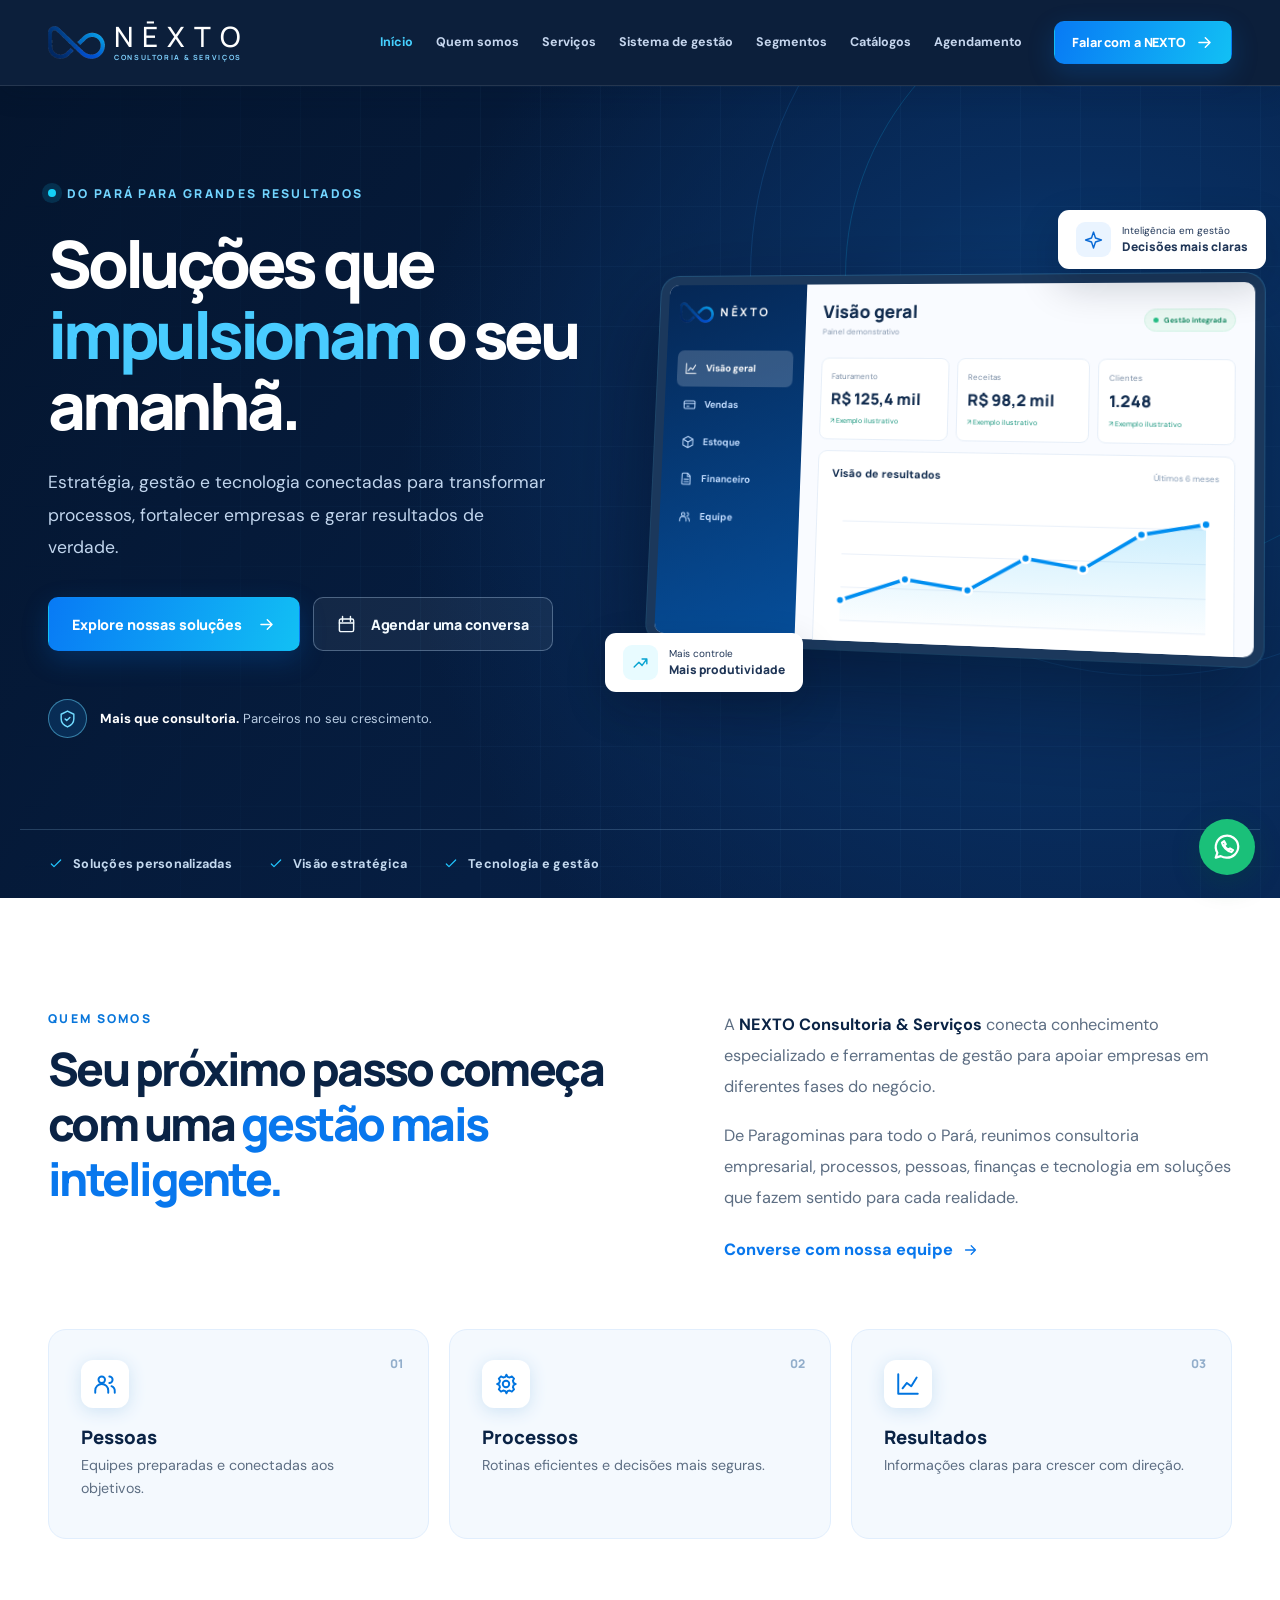
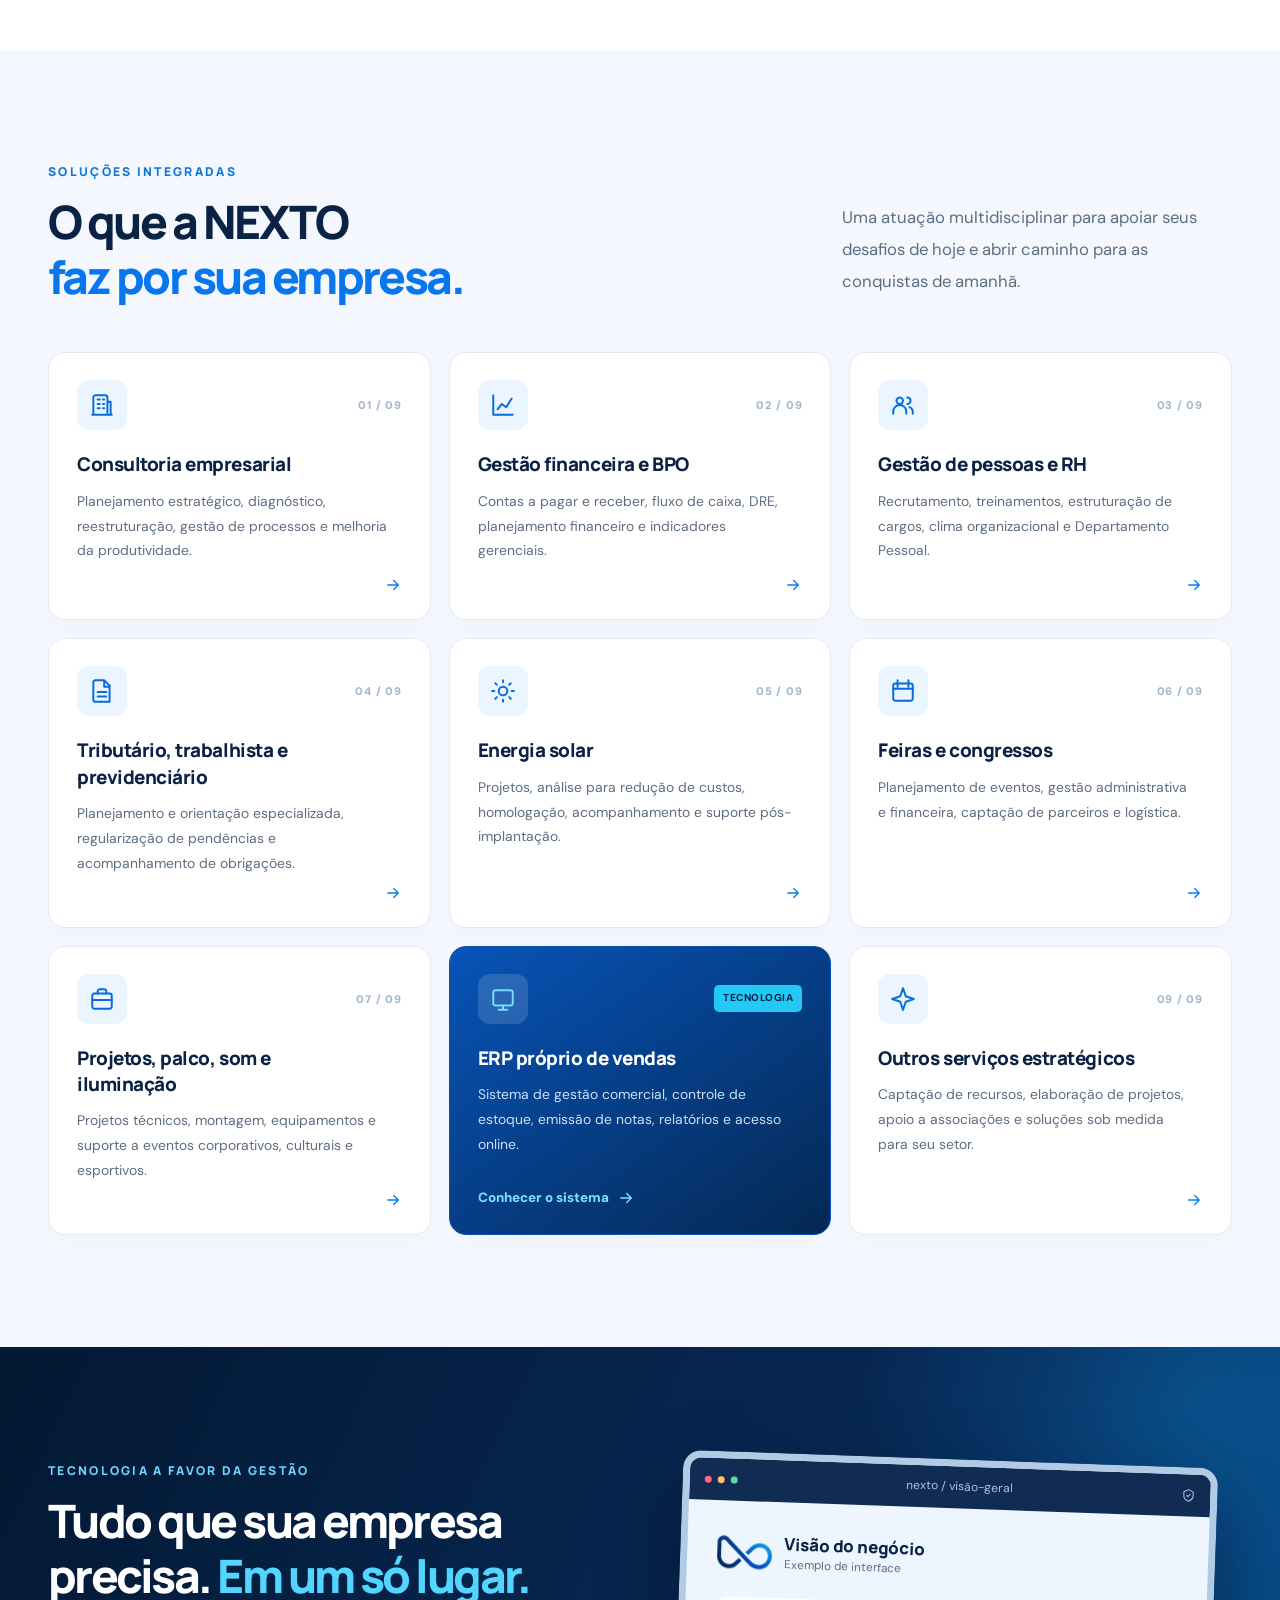
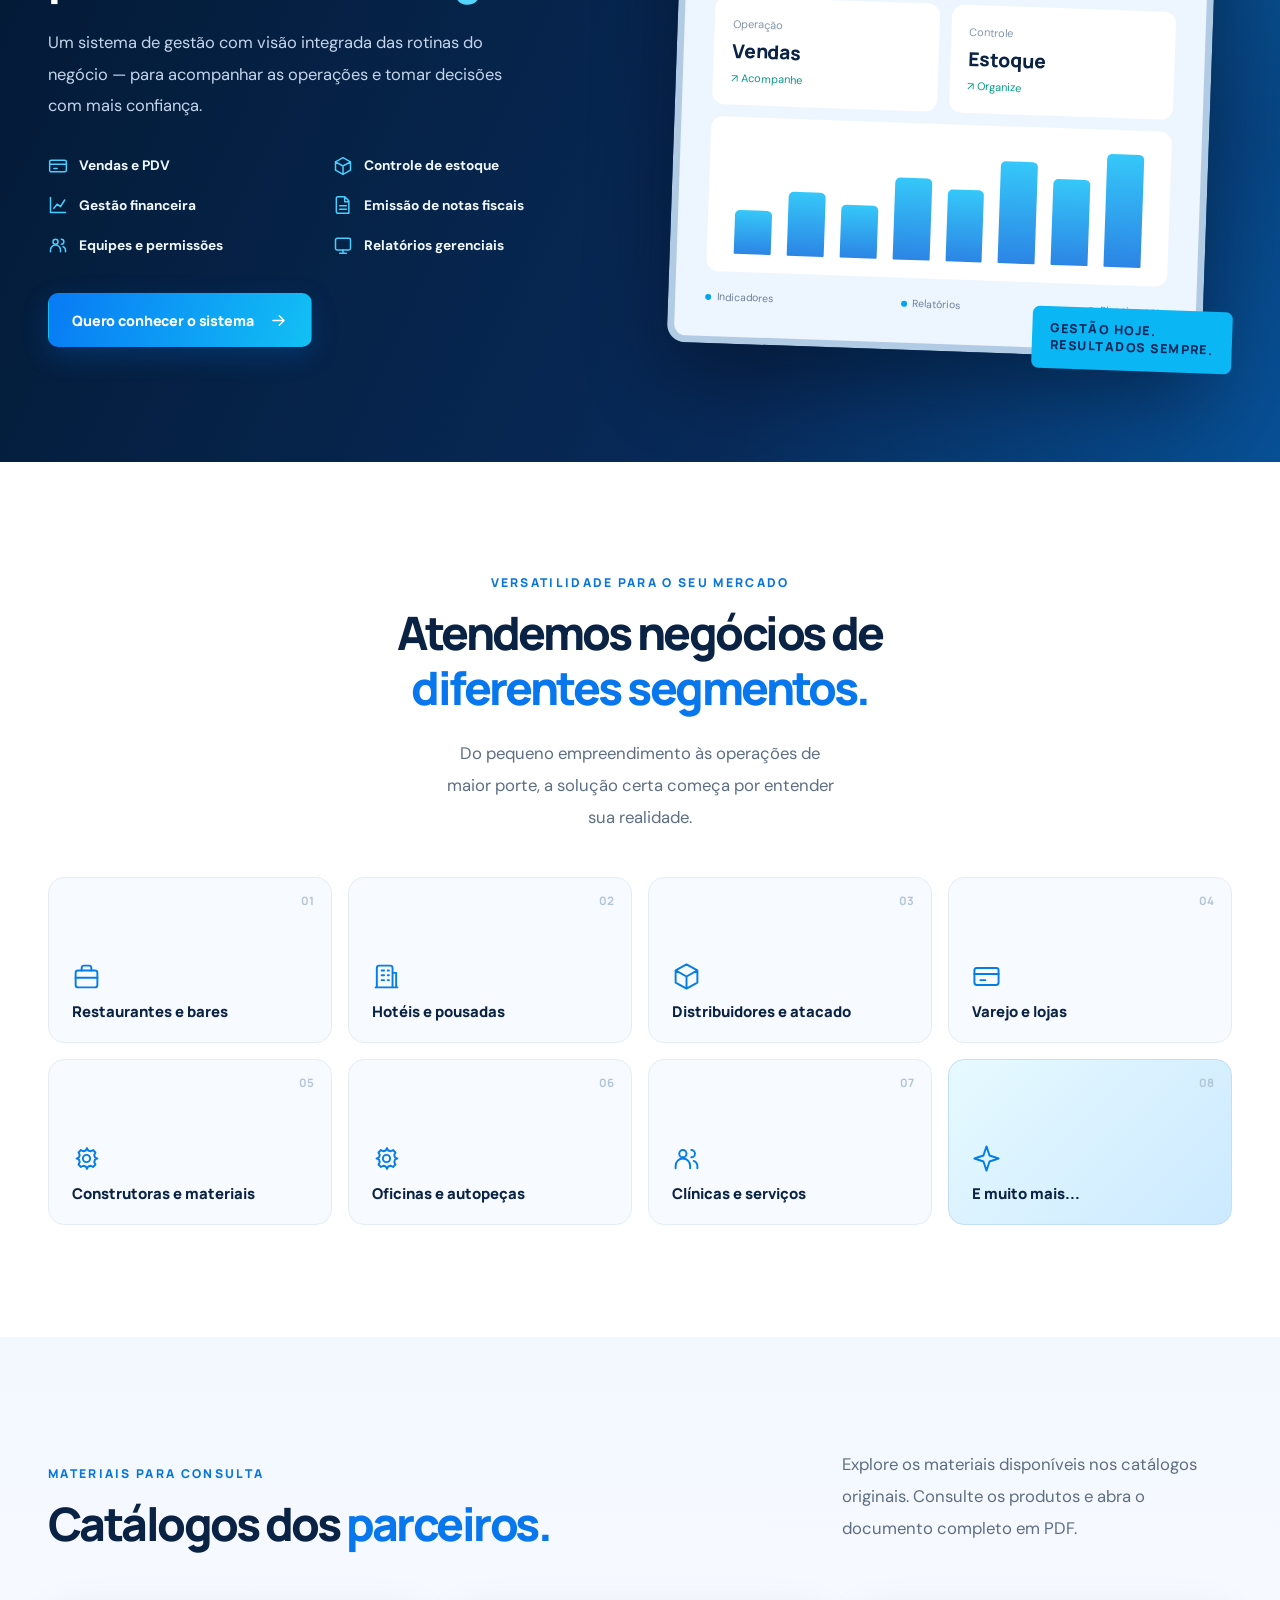
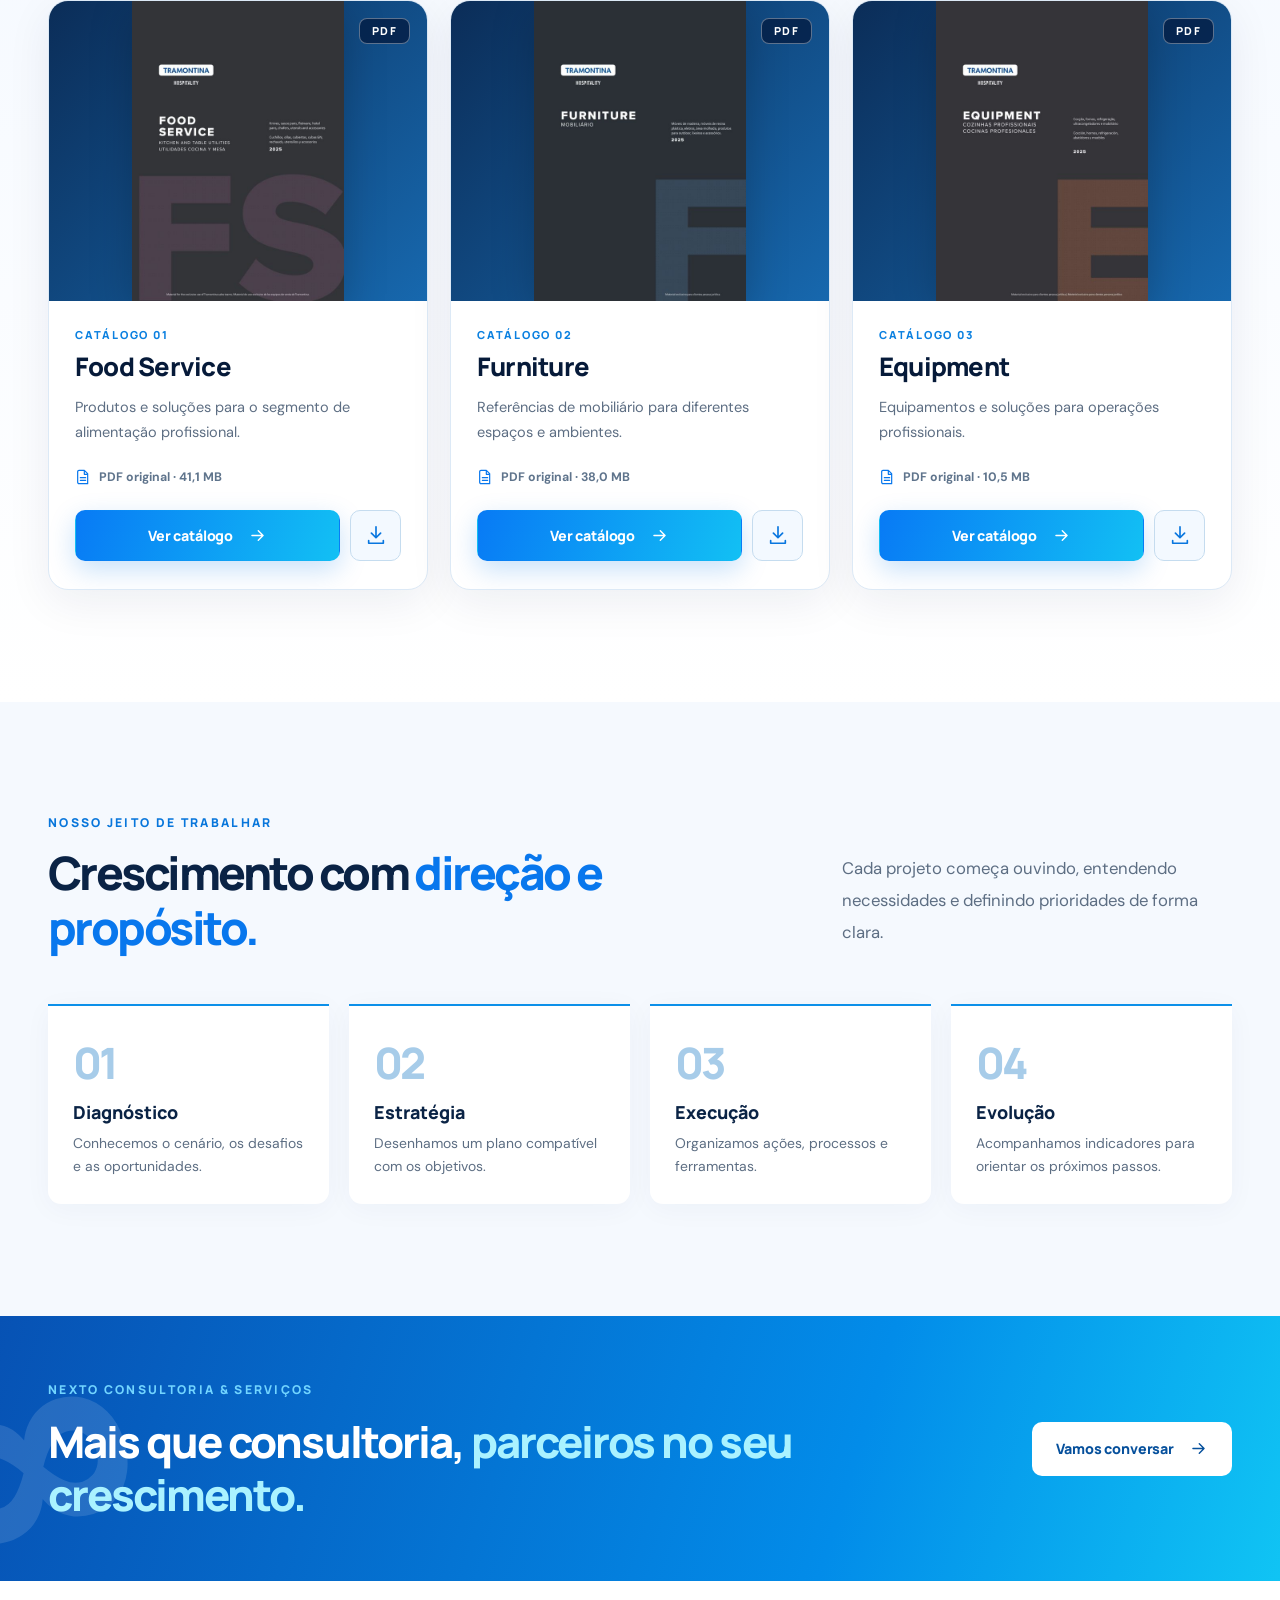
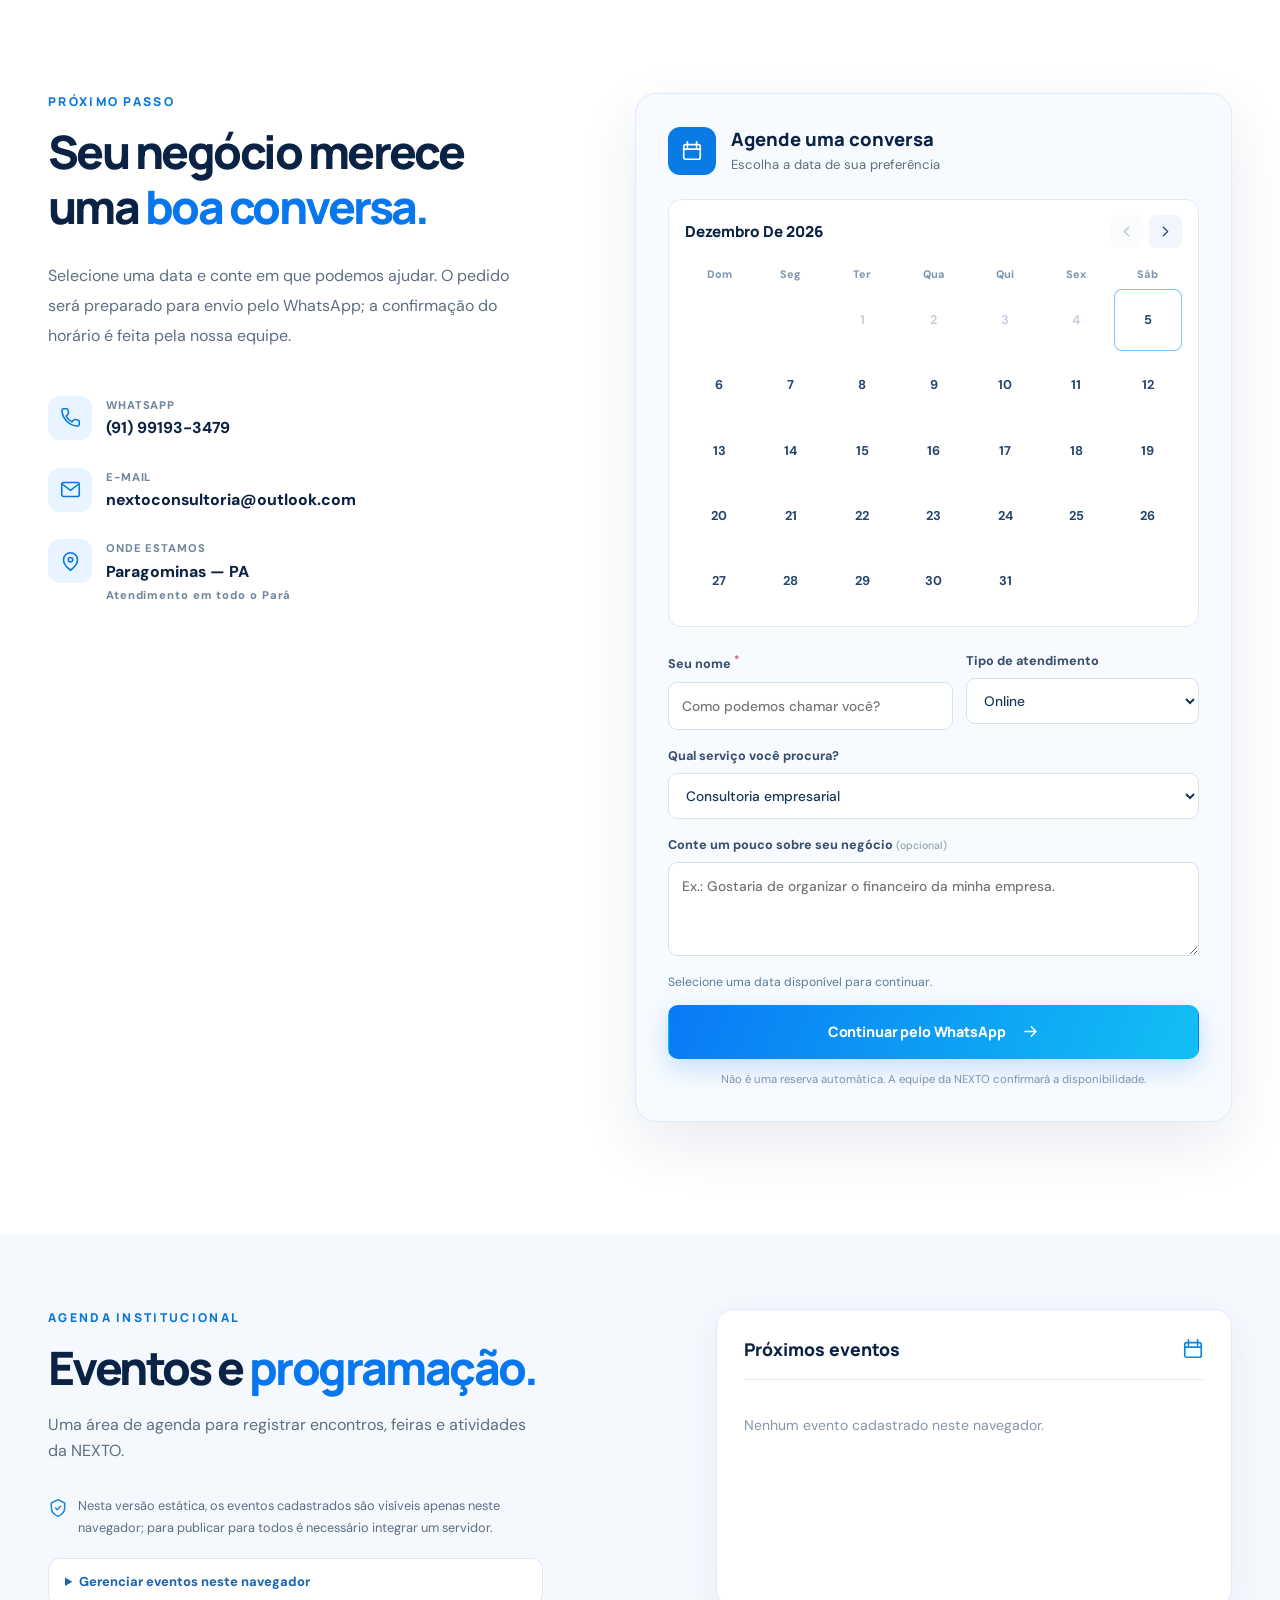
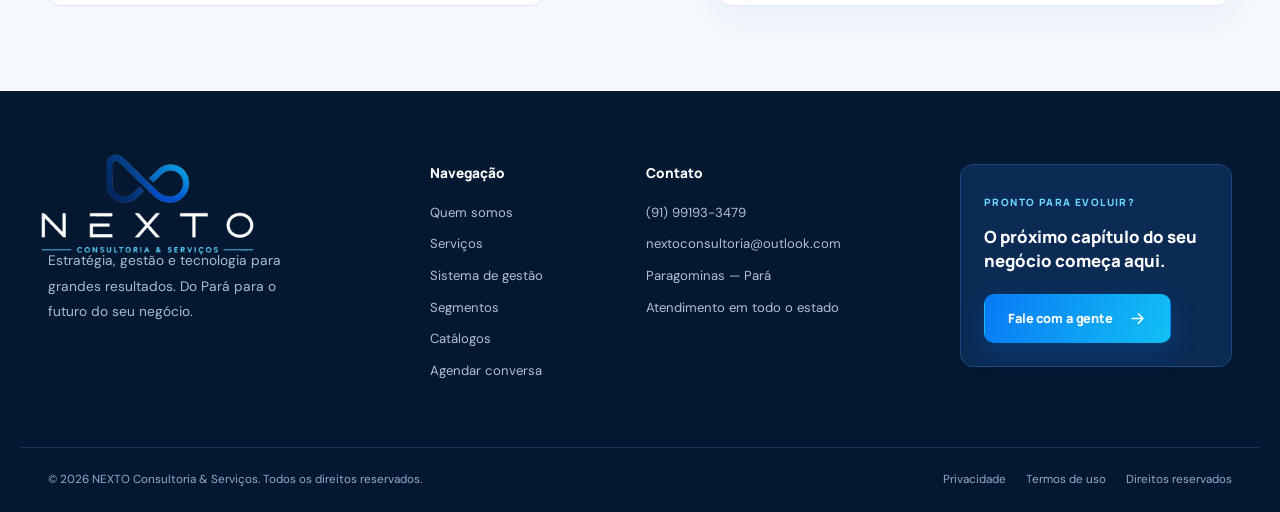
==== index.html @ 98df4013 "ATUALIZAÇÃO" ====
<!doctype html>
<html lang="pt-BR">
<head>
  <meta charset="utf-8">
  <meta name="viewport" content="width=device-width, initial-scale=1">
  <meta name="theme-color" content="#061b3a">
  <meta name="description" content="NEXTO Consultoria & Serviços: estratégia, gestão financeira, pessoas, tecnologia e soluções de gestão para empresas de todo o Pará.">
  <meta property="og:type" content="website">
  <meta property="og:title" content="NEXTO | Consultoria & Serviços">
  <meta property="og:description" content="Soluções que impulsionam o seu amanhã. Estratégia, gestão, tecnologia e resultados.">
  <meta property="og:image" content="assets/nexto-logo-escura.png">
  <meta name="apple-mobile-web-app-title" content="NEXTO">
  <title>NEXTO | Consultoria & Serviços</title>
  <link rel="icon" type="image/png" sizes="48x48" href="assets/icon-48.png">
  <link rel="apple-touch-icon" href="assets/icon-180.png">
  <link rel="manifest" href="manifest.json">
  <link rel="preconnect" href="https://fonts.googleapis.com">
  <link rel="preconnect" href="https://fonts.gstatic.com" crossorigin>
  <link href="https://fonts.googleapis.com/css2?family=DM+Sans:wght@400;500;600;700;800&family=Manrope:wght@400;500;600;700;800&display=swap" rel="stylesheet">
  <link rel="stylesheet" href="css/styles.css?v=3">
  <script src="js/main.js?v=3" defer></script>
</head>
<body>
<svg xmlns="http://www.w3.org/2000/svg" class="svg-defs" aria-hidden="true">
  <symbol id="i-arrow" viewBox="0 0 24 24"><path d="M5 12h14m-6-6 6 6-6 6"/></symbol>
  <symbol id="i-arrow-up" viewBox="0 0 24 24"><path d="M4 17 10 11l4 4 6-8M14 7h6v6"/></symbol>
  <symbol id="i-check" viewBox="0 0 24 24"><path d="m5 12 4 4L19 6"/></symbol>
  <symbol id="i-building" viewBox="0 0 24 24"><path d="M4 21V5a2 2 0 0 1 2-2h9a2 2 0 0 1 2 2v16M17 9h3v12M8 7h2m3 0h1m-6 4h2m3 0h1m-6 4h2m3 0h1M3 21h18"/></symbol>
  <symbol id="i-chart" viewBox="0 0 24 24"><path d="M3 3v18h18M7 16l4-5 4 3 5-8"/></symbol>
  <symbol id="i-users" viewBox="0 0 24 24"><circle cx="9" cy="8" r="3"/><path d="M3 20v-2a6 6 0 0 1 12 0v2M16 5a3 3 0 0 1 0 6m2 3a5 5 0 0 1 3 5v1"/></symbol>
  <symbol id="i-file" viewBox="0 0 24 24"><path d="M6 2h8l5 5v15H6a2 2 0 0 1-2-2V4a2 2 0 0 1 2-2zm8 0v6h5M8 13h8m-8 4h8"/></symbol>
  <symbol id="i-sun" viewBox="0 0 24 24"><circle cx="12" cy="12" r="4"/><path d="M12 2v2m0 16v2M4.9 4.9l1.4 1.4m11.4 11.4 1.4 1.4M2 12h2m16 0h2M4.9 19.1l1.4-1.4M17.7 6.3l1.4-1.4"/></symbol>
  <symbol id="i-calendar" viewBox="0 0 24 24"><rect x="3" y="5" width="18" height="16" rx="2"/><path d="M7 2v6m10-6v6M3 10h18"/></symbol>
  <symbol id="i-monitor" viewBox="0 0 24 24"><rect x="3" y="4" width="18" height="14" rx="2"/><path d="M8 22h8m-4-4v4"/></symbol>
  <symbol id="i-spark" viewBox="0 0 24 24"><path d="m12 2 2.5 7.5L22 12l-7.5 2.5L12 22l-2.5-7.5L2 12l7.5-2.5z"/></symbol>
  <symbol id="i-box" viewBox="0 0 24 24"><path d="m12 2 9 5-9 5-9-5 9-5zm-9 5v10l9 5 9-5V7M12 12v10"/></symbol>
  <symbol id="i-credit" viewBox="0 0 24 24"><rect x="2" y="5" width="20" height="14" rx="2"/><path d="M2 10h20m-15 5h4"/></symbol>
  <symbol id="i-settings" viewBox="0 0 24 24"><circle cx="12" cy="12" r="3"/><path d="m19 13 2-1-2-1-.6-2 1-2-2-2-2 1-2-.6-1-2-1 2-2 .6-2-1-2 2 1 2-.6 2-2 1 2 1 .6 2-1 2 2 2 2-1 2 .6 1 2 1-2 2-.6 2 1 2-2-1-2z"/></symbol>
  <symbol id="i-briefcase" viewBox="0 0 24 24"><rect x="3" y="7" width="18" height="14" rx="2"/><path d="M8 7V5a2 2 0 0 1 2-2h4a2 2 0 0 1 2 2v2M3 13h18"/></symbol>
  <symbol id="i-clock" viewBox="0 0 24 24"><circle cx="12" cy="12" r="9"/><path d="M12 7v5l3 2"/></symbol>
  <symbol id="i-pin" viewBox="0 0 24 24"><path d="M20 10c0 6-8 12-8 12S4 16 4 10a8 8 0 0 1 16 0z"/><circle cx="12" cy="10" r="2.5"/></symbol>
  <symbol id="i-mail" viewBox="0 0 24 24"><rect x="2" y="4" width="20" height="16" rx="2"/><path d="m3 6 9 7 9-7"/></symbol>
  <symbol id="i-phone" viewBox="0 0 24 24"><path d="M22 16.8v3a2 2 0 0 1-2.2 2A19 19 0 0 1 2.2 4.2 2 2 0 0 1 4.2 2h3a2 2 0 0 1 2 1.7l.5 2.8a2 2 0 0 1-.6 1.8L7 10.4a16 16 0 0 0 6.6 6.6l2.1-2.1a2 2 0 0 1 1.8-.6l2.8.5a2 2 0 0 1 1.7 2z"/></symbol>
  <symbol id="i-shield" viewBox="0 0 24 24"><path d="m12 2 8 4v6c0 5-3.3 8-8 10-4.7-2-8-5-8-10V6z"/><path d="m9 12 2 2 4-4"/></symbol>
  <symbol id="i-menu" viewBox="0 0 24 24"><path d="M4 7h16M4 12h16M4 17h16"/></symbol>
  <symbol id="i-x" viewBox="0 0 24 24"><path d="M5 5l14 14M19 5 5 19"/></symbol>
  <symbol id="i-chevron" viewBox="0 0 24 24"><path d="m9 18 6-6-6-6"/></symbol>
  <symbol id="i-download" viewBox="0 0 24 24"><path d="M12 3v12m0 0-5-5m5 5 5-5M4 18v3h16v-3"/></symbol>
  <symbol id="i-whatsapp" viewBox="0 0 24 24"><path d="M21 11.5a9 9 0 0 1-9.5 9A9.5 9.5 0 0 1 7 19.3L3 20.5l1.3-3.9A9 9 0 1 1 21 11.5z"/><path d="M8 8.5c.5 3 4.2 6.7 7.5 7.5l1.3-1.5-2.4-1.3-1.2 1.2a8 8 0 0 1-3.5-3.5L11 9.8 9.7 7.4z"/></symbol>
</svg>

<a class="skip-link" href="#principal">Pular para conteúdo</a>
<header class="site-header" id="topo">
  <div class="container site-header__inner">
    <a class="brand" href="#inicio" aria-label="NEXTO Consultoria e Serviços - início">
      <img src="assets/nexto-simbolo.png" width="55" height="41" alt="" class="brand__symbol">
      <span class="brand__wordmark"><strong>NĒXTO</strong><small>CONSULTORIA &amp; SERVIÇOS</small></span>
    </a>
    <button class="nav-toggle" id="navToggle" aria-controls="mainNav" aria-expanded="false" aria-label="Abrir menu"><svg class="icon"><use href="#i-menu"/></svg></button>
    <nav class="main-nav" id="mainNav" aria-label="Navegação principal">
      <a href="#inicio" class="nav-link active">Início</a>
      <a href="#sobre" class="nav-link">Quem somos</a>
      <a href="#servicos" class="nav-link">Serviços</a>
      <a href="#sistema" class="nav-link">Sistema de gestão</a>
      <a href="#segmentos" class="nav-link">Segmentos</a>
      <a href="#catalogos" class="nav-link">Catálogos</a>
      <a href="#agendamento" class="nav-link">Agendamento</a>
    </nav>
    <a class="button button--small button--primary header-contact" href="https://wa.me/5591991933479?text=Ol%C3%A1%2C%20NEXTO!%20Quero%20conhecer%20as%20solu%C3%A7%C3%B5es%20para%20meu%20neg%C3%B3cio." target="_blank" rel="noopener noreferrer">Falar com a NEXTO <svg class="icon"><use href="#i-arrow"/></svg></a>
  </div>
</header>

<main id="principal">
  <section id="inicio" class="hero">
    <div class="hero__gridline"></div><div class="hero__orb hero__orb--one"></div><div class="hero__orb hero__orb--two"></div>
    <div class="container hero__layout">
      <div class="hero__copy">
        <div class="eyebrow eyebrow--light"><span class="pulse-dot"></span> DO PARÁ PARA GRANDES RESULTADOS</div>
        <h1>Soluções que <em>impulsionam</em> o seu amanhã.</h1>
        <p class="hero__description">Estratégia, gestão e tecnologia conectadas para transformar processos, fortalecer empresas e gerar resultados de verdade.</p>
        <div class="hero__buttons">
          <a href="#servicos" class="button button--primary">Explore nossas soluções <svg class="icon"><use href="#i-arrow"/></svg></a>
          <a href="#agendamento" class="button button--glass"><svg class="icon"><use href="#i-calendar"/></svg> Agendar uma conversa</a>
        </div>
        <div class="hero__trust"><span class="trust-avatars"><svg class="icon"><use href="#i-shield"/></svg></span><span><strong>Mais que consultoria.</strong> Parceiros no seu crescimento.</span></div>
      </div>
      <div class="hero__art" aria-label="Prévia ilustrativa de um painel de gestão empresarial">
        <div class="float-note float-note--top"><span class="float-note__icon"><svg class="icon"><use href="#i-spark"/></svg></span><span>Inteligência em gestão<br><strong>Decisões mais claras</strong></span></div>
        <div class="dashboard-preview">
          <div class="dashboard-preview__sidebar">
            <div class="dash-mini-brand"><img src="assets/nexto-simbolo.png" alt="" width="34" height="20"> NĒXTO</div>
            <div class="dash-menu dash-menu--active"><svg class="icon"><use href="#i-chart"/></svg> Visão geral</div>
            <div class="dash-menu"><svg class="icon"><use href="#i-credit"/></svg> Vendas</div>
            <div class="dash-menu"><svg class="icon"><use href="#i-box"/></svg> Estoque</div>
            <div class="dash-menu"><svg class="icon"><use href="#i-file"/></svg> Financeiro</div>
            <div class="dash-menu"><svg class="icon"><use href="#i-users"/></svg> Equipe</div>
          </div>
          <div class="dashboard-preview__main">
            <div class="dash-top"><span><strong>Visão geral</strong><small>Painel demonstrativo</small></span><span class="dash-status"><span></span> Gestão integrada</span></div>
            <div class="dash-stats">
              <div><span>Faturamento</span><strong>R$ 125,4 mil</strong><small>↗ Exemplo ilustrativo</small></div>
              <div><span>Receitas</span><strong>R$ 98,2 mil</strong><small>↗ Exemplo ilustrativo</small></div>
              <div><span>Clientes</span><strong>1.248</strong><small>↗ Exemplo ilustrativo</small></div>
            </div>
            <div class="dash-chart"><div class="dash-chart__head"><strong>Visão de resultados</strong><span>Últimos 6 meses</span></div>
              <svg viewBox="0 0 430 172" role="img" aria-label="Gráfico meramente ilustrativo de desempenho crescente">
                <defs><linearGradient id="chartFill" x1="0" x2="0" y1="0" y2="1"><stop stop-color="#24b6f7" stop-opacity=".23"/><stop offset="1" stop-color="#24b6f7" stop-opacity=".02"/></linearGradient></defs>
                <path d="M10 36H420M10 74H420M10 112H420M10 150H420" stroke="#e7eef9" stroke-width="1"/>
                <path d="M10 127 85 101 157 111 222 73 286 83 350 43 420 30 420 150 10 150Z" fill="url(#chartFill)"/>
                <path d="M10 127 85 101 157 111 222 73 286 83 350 43 420 30" fill="none" stroke="#008ef0" stroke-width="4" stroke-linecap="round" stroke-linejoin="round"/>
                <g fill="#008ef0" stroke="#fff" stroke-width="3"><circle cx="10" cy="127" r="5"/><circle cx="85" cy="101" r="5"/><circle cx="157" cy="111" r="5"/><circle cx="222" cy="73" r="5"/><circle cx="286" cy="83" r="5"/><circle cx="350" cy="43" r="5"/><circle cx="420" cy="30" r="5"/></g>
              </svg>
              <div class="dash-chart__labels"><span>Jan</span><span>Fev</span><span>Mar</span><span>Abr</span><span>Mai</span><span>Jun</span></div>
            </div>
          </div>
        </div>
        <div class="float-note float-note--bottom"><span class="float-note__icon float-note__icon--cyan"><svg class="icon"><use href="#i-arrow-up"/></svg></span><span>Mais controle<br><strong>Mais produtividade</strong></span></div>
      </div>
    </div>
    <div class="container hero__lower"><span><svg class="icon"><use href="#i-check"/></svg> Soluções personalizadas</span><span><svg class="icon"><use href="#i-check"/></svg> Visão estratégica</span><span><svg class="icon"><use href="#i-check"/></svg> Tecnologia e gestão</span></div>
  </section>

  <section class="intro section" id="sobre">
    <div class="container intro__layout">
      <div class="intro__left"><div class="eyebrow">QUEM SOMOS</div><h2 class="heading">Seu próximo passo começa com uma <span>gestão mais inteligente.</span></h2></div>
      <div class="intro__right"><p>A <strong>NEXTO Consultoria &amp; Serviços</strong> conecta conhecimento especializado e ferramentas de gestão para apoiar empresas em diferentes fases do negócio.</p><p>De Paragominas para todo o Pará, reunimos consultoria empresarial, processos, pessoas, finanças e tecnologia em soluções que fazem sentido para cada realidade.</p><a href="#contato" class="text-link">Converse com nossa equipe <svg class="icon"><use href="#i-arrow"/></svg></a></div>
    </div>
    <div class="container principles">
      <div class="principle"><span class="principle__num">01</span><div class="principle__icon"><svg class="icon"><use href="#i-users"/></svg></div><h3>Pessoas</h3><p>Equipes preparadas e conectadas aos objetivos.</p></div>
      <div class="principle"><span class="principle__num">02</span><div class="principle__icon"><svg class="icon"><use href="#i-settings"/></svg></div><h3>Processos</h3><p>Rotinas eficientes e decisões mais seguras.</p></div>
      <div class="principle"><span class="principle__num">03</span><div class="principle__icon"><svg class="icon"><use href="#i-chart"/></svg></div><h3>Resultados</h3><p>Informações claras para crescer com direção.</p></div>
    </div>
  </section>

  <section id="servicos" class="services section">
    <div class="container">
      <div class="section-heading"><div><div class="eyebrow">SOLUÇÕES INTEGRADAS</div><h2 class="heading">O que a NEXTO<br><span>faz por sua empresa.</span></h2></div><p>Uma atuação multidisciplinar para apoiar seus desafios de hoje e abrir caminho para as conquistas de amanhã.</p></div>
      <div class="services__grid">
        <article class="service-card"><div class="service-card__top"><span class="service-card__icon"><svg class="icon"><use href="#i-building"/></svg></span><span class="service-card__index">01 / 09</span></div><h3>Consultoria empresarial</h3><p>Planejamento estratégico, diagnóstico, reestruturação, gestão de processos e melhoria da produtividade.</p><a href="#agendamento" aria-label="Conversar sobre consultoria empresarial"><svg class="icon"><use href="#i-arrow"/></svg></a></article>
        <article class="service-card"><div class="service-card__top"><span class="service-card__icon"><svg class="icon"><use href="#i-chart"/></svg></span><span class="service-card__index">02 / 09</span></div><h3>Gestão financeira e BPO</h3><p>Contas a pagar e receber, fluxo de caixa, DRE, planejamento financeiro e indicadores gerenciais.</p><a href="#agendamento" aria-label="Conversar sobre gestão financeira e BPO"><svg class="icon"><use href="#i-arrow"/></svg></a></article>
        <article class="service-card"><div class="service-card__top"><span class="service-card__icon"><svg class="icon"><use href="#i-users"/></svg></span><span class="service-card__index">03 / 09</span></div><h3>Gestão de pessoas e RH</h3><p>Recrutamento, treinamentos, estruturação de cargos, clima organizacional e Departamento Pessoal.</p><a href="#agendamento" aria-label="Conversar sobre gestão de pessoas"><svg class="icon"><use href="#i-arrow"/></svg></a></article>
        <article class="service-card"><div class="service-card__top"><span class="service-card__icon"><svg class="icon"><use href="#i-file"/></svg></span><span class="service-card__index">04 / 09</span></div><h3>Tributário, trabalhista e previdenciário</h3><p>Planejamento e orientação especializada, regularização de pendências e acompanhamento de obrigações.</p><a href="#agendamento" aria-label="Conversar sobre serviços tributários"><svg class="icon"><use href="#i-arrow"/></svg></a></article>
        <article class="service-card"><div class="service-card__top"><span class="service-card__icon"><svg class="icon"><use href="#i-sun"/></svg></span><span class="service-card__index">05 / 09</span></div><h3>Energia solar</h3><p>Projetos, análise para redução de custos, homologação, acompanhamento e suporte pós-implantação.</p><a href="#agendamento" aria-label="Conversar sobre energia solar"><svg class="icon"><use href="#i-arrow"/></svg></a></article>
        <article class="service-card"><div class="service-card__top"><span class="service-card__icon"><svg class="icon"><use href="#i-calendar"/></svg></span><span class="service-card__index">06 / 09</span></div><h3>Feiras e congressos</h3><p>Planejamento de eventos, gestão administrativa e financeira, captação de parceiros e logística.</p><a href="#agendamento" aria-label="Conversar sobre feiras e congressos"><svg class="icon"><use href="#i-arrow"/></svg></a></article>
        <article class="service-card"><div class="service-card__top"><span class="service-card__icon"><svg class="icon"><use href="#i-briefcase"/></svg></span><span class="service-card__index">07 / 09</span></div><h3>Projetos, palco, som e iluminação</h3><p>Projetos técnicos, montagem, equipamentos e suporte a eventos corporativos, culturais e esportivos.</p><a href="#agendamento" aria-label="Conversar sobre projetos de eventos"><svg class="icon"><use href="#i-arrow"/></svg></a></article>
        <article class="service-card service-card--highlight"><div class="service-card__top"><span class="service-card__icon"><svg class="icon"><use href="#i-monitor"/></svg></span><span class="tag">TECNOLOGIA</span></div><h3>ERP próprio de vendas</h3><p>Sistema de gestão comercial, controle de estoque, emissão de notas, relatórios e acesso online.</p><a href="#sistema" class="service-card__more">Conhecer o sistema <svg class="icon"><use href="#i-arrow"/></svg></a></article>
        <article class="service-card"><div class="service-card__top"><span class="service-card__icon"><svg class="icon"><use href="#i-spark"/></svg></span><span class="service-card__index">09 / 09</span></div><h3>Outros serviços estratégicos</h3><p>Captação de recursos, elaboração de projetos, apoio a associações e soluções sob medida para seu setor.</p><a href="#agendamento" aria-label="Conversar sobre soluções estratégicas"><svg class="icon"><use href="#i-arrow"/></svg></a></article>
      </div>
    </div>
  </section>

  <section class="platform section" id="sistema">
    <div class="container platform__layout">
      <div class="platform__copy"><div class="eyebrow eyebrow--light">TECNOLOGIA A FAVOR DA GESTÃO</div><h2 class="heading heading--light">Tudo que sua empresa precisa. <span>Em um só lugar.</span></h2><p>Um sistema de gestão com visão integrada das rotinas do negócio — para acompanhar as operações e tomar decisões com mais confiança.</p>
        <div class="platform__features"><div><svg class="icon"><use href="#i-credit"/></svg><span>Vendas e PDV</span></div><div><svg class="icon"><use href="#i-box"/></svg><span>Controle de estoque</span></div><div><svg class="icon"><use href="#i-chart"/></svg><span>Gestão financeira</span></div><div><svg class="icon"><use href="#i-file"/></svg><span>Emissão de notas fiscais</span></div><div><svg class="icon"><use href="#i-users"/></svg><span>Equipes e permissões</span></div><div><svg class="icon"><use href="#i-monitor"/></svg><span>Relatórios gerenciais</span></div></div>
        <a href="https://wa.me/5591991933479?text=Ol%C3%A1%2C%20gostaria%20de%20conhecer%20o%20sistema%20de%20gest%C3%A3o%20da%20NEXTO." class="button button--primary" target="_blank" rel="noopener noreferrer">Quero conhecer o sistema <svg class="icon"><use href="#i-arrow"/></svg></a>
      </div>
      <div class="platform__visual"><div class="system-window"><div class="system-window__bar"><span class="dots"><i></i><i></i><i></i></span><span>nexto / visão-geral</span><svg class="icon"><use href="#i-shield"/></svg></div><div class="system-window__body"><div class="system-window__head"><img src="assets/nexto-simbolo.png" width="43" height="28" alt=""><div><strong>Visão do negócio</strong><small>Exemplo de interface</small></div></div><div class="system-window__metrics"><div><small>Operação</small><strong>Vendas</strong><span>↗ Acompanhe</span></div><div><small>Controle</small><strong>Estoque</strong><span>↗ Organize</span></div></div><div class="system-window__graph"><div class="graph-bars"><i style="--bar:37%"></i><i style="--bar:54%"></i><i style="--bar:45%"></i><i style="--bar:69%"></i><i style="--bar:61%"></i><i style="--bar:86%"></i><i style="--bar:73%"></i><i style="--bar:95%"></i></div></div><div class="system-window__foot"><span><b></b> Indicadores</span><span><b></b> Relatórios</span><span><b></b> Planejamento</span></div></div></div><div class="platform__corner-label">GESTÃO HOJE.<br>RESULTADOS SEMPRE.</div></div>
    </div>
  </section>

  <section class="segments section" id="segmentos"><div class="container"><div class="section-heading section-heading--center"><div class="eyebrow">VERSATILIDADE PARA O SEU MERCADO</div><h2 class="heading">Atendemos negócios de<br><span>diferentes segmentos.</span></h2><p>Do pequeno empreendimento às operações de maior porte, a solução certa começa por entender sua realidade.</p></div>
    <div class="segments__grid"><div class="segment"><span>01</span><svg class="icon"><use href="#i-briefcase"/></svg><strong>Restaurantes e bares</strong></div><div class="segment"><span>02</span><svg class="icon"><use href="#i-building"/></svg><strong>Hotéis e pousadas</strong></div><div class="segment"><span>03</span><svg class="icon"><use href="#i-box"/></svg><strong>Distribuidores e atacado</strong></div><div class="segment"><span>04</span><svg class="icon"><use href="#i-credit"/></svg><strong>Varejo e lojas</strong></div><div class="segment"><span>05</span><svg class="icon"><use href="#i-settings"/></svg><strong>Construtoras e materiais</strong></div><div class="segment"><span>06</span><svg class="icon"><use href="#i-settings"/></svg><strong>Oficinas e autopeças</strong></div><div class="segment"><span>07</span><svg class="icon"><use href="#i-users"/></svg><strong>Clínicas e serviços</strong></div><div class="segment segment--more"><span>08</span><svg class="icon"><use href="#i-spark"/></svg><strong>E muito mais...</strong></div></div>
  </div></section>

  <!-- Catálogos originais preservados do site anterior -->
  <section class="catalogs section" id="catalogos" aria-labelledby="catalogs-title">
    <div class="container">
      <div class="section-heading catalogs__heading">
        <div>
          <div class="eyebrow">MATERIAIS PARA CONSULTA</div>
          <h2 class="heading" id="catalogs-title">Catálogos dos <span>parceiros.</span></h2>
        </div>
        <p>Explore os materiais disponíveis nos catálogos originais. Consulte os produtos e abra o documento completo em PDF.</p>
      </div>
      <div class="catalogs__grid">
        <article class="catalog-card">
          <div class="catalog-card__image">
            <img src="imgs/medium_AF_DIGITAL_2024_maio_catalogo_hospitality_FOOD_SERVICE_MI_001_d0ae84a3a0.jpg" alt="Capa do catálogo Food Service" width="340" height="270" loading="lazy">
            <span class="catalog-card__tag">PDF</span>
          </div>
          <div class="catalog-card__body">
            <p class="catalog-card__kicker">CATÁLOGO 01</p>
            <h3>Food Service</h3>
            <p>Produtos e soluções para o segmento de alimentação profissional.</p>
            <span class="catalog-card__file"><svg class="icon"><use href="#i-file"/></svg> PDF original · 41,1 MB</span>
            <div class="catalog-card__actions">
              <a href="pdfcatalogos/Food_Service_eabf51e81a.pdf" class="button button--primary" target="_blank" rel="noopener noreferrer" aria-label="Abrir catálogo Food Service em PDF">Ver catálogo <svg class="icon"><use href="#i-arrow"/></svg></a>
              <a href="pdfcatalogos/Food_Service_eabf51e81a.pdf" class="catalog-card__download" download aria-label="Baixar PDF Food Service" title="Baixar PDF"><svg class="icon"><use href="#i-download"/></svg></a>
            </div>
          </div>
        </article>
        <article class="catalog-card">
          <div class="catalog-card__image">
            <img src="imgs/medium_AF_DIGITAL_2024_maio_Livro_Catalogo_FURNITURE_001_edd5e7db1a.jpg" alt="Capa do catálogo Furniture" width="340" height="270" loading="lazy">
            <span class="catalog-card__tag">PDF</span>
          </div>
          <div class="catalog-card__body">
            <p class="catalog-card__kicker">CATÁLOGO 02</p>
            <h3>Furniture</h3>
            <p>Referências de mobiliário para diferentes espaços e ambientes.</p>
            <span class="catalog-card__file"><svg class="icon"><use href="#i-file"/></svg> PDF original · 38,0 MB</span>
            <div class="catalog-card__actions">
              <a href="pdfcatalogos/Furniture_2b51662fce.pdf" class="button button--primary" target="_blank" rel="noopener noreferrer" aria-label="Abrir catálogo Furniture em PDF">Ver catálogo <svg class="icon"><use href="#i-arrow"/></svg></a>
              <a href="pdfcatalogos/Furniture_2b51662fce.pdf" class="catalog-card__download" download aria-label="Baixar PDF Furniture" title="Baixar PDF"><svg class="icon"><use href="#i-download"/></svg></a>
            </div>
          </div>
        </article>
        <article class="catalog-card">
          <div class="catalog-card__image">
            <img src="imgs/medium_Equipment_712d66e584.jpg" alt="Capa do catálogo Equipment" width="340" height="270" loading="lazy">
            <span class="catalog-card__tag">PDF</span>
          </div>
          <div class="catalog-card__body">
            <p class="catalog-card__kicker">CATÁLOGO 03</p>
            <h3>Equipment</h3>
            <p>Equipamentos e soluções para operações profissionais.</p>
            <span class="catalog-card__file"><svg class="icon"><use href="#i-file"/></svg> PDF original · 10,5 MB</span>
            <div class="catalog-card__actions">
              <a href="pdfcatalogos/Catalogo_Hospitality_Equipment_3b099ab7de.pdf" class="button button--primary" target="_blank" rel="noopener noreferrer" aria-label="Abrir catálogo Equipment em PDF">Ver catálogo <svg class="icon"><use href="#i-arrow"/></svg></a>
              <a href="pdfcatalogos/Catalogo_Hospitality_Equipment_3b099ab7de.pdf" class="catalog-card__download" download aria-label="Baixar PDF Equipment" title="Baixar PDF"><svg class="icon"><use href="#i-download"/></svg></a>
            </div>
          </div>
        </article>
      </div>
    </div>
  </section>

  <section class="method section"><div class="container"><div class="section-heading"><div><div class="eyebrow">NOSSO JEITO DE TRABALHAR</div><h2 class="heading">Crescimento com <span>direção e propósito.</span></h2></div><p>Cada projeto começa ouvindo, entendendo necessidades e definindo prioridades de forma clara.</p></div><div class="method__steps"><div class="method__step"><b>01</b><h3>Diagnóstico</h3><p>Conhecemos o cenário, os desafios e as oportunidades.</p></div><div class="method__step"><b>02</b><h3>Estratégia</h3><p>Desenhamos um plano compatível com os objetivos.</p></div><div class="method__step"><b>03</b><h3>Execução</h3><p>Organizamos ações, processos e ferramentas.</p></div><div class="method__step"><b>04</b><h3>Evolução</h3><p>Acompanhamos indicadores para orientar os próximos passos.</p></div></div></div></section>

  <section class="manifesto"><div class="container manifesto__layout"><span class="manifesto__mark" aria-hidden="true">∞</span><div><span class="eyebrow eyebrow--light">NEXTO CONSULTORIA &amp; SERVIÇOS</span><h2>Mais que consultoria, <em>parceiros no seu crescimento.</em></h2></div><a href="#agendamento" class="button button--white">Vamos conversar <svg class="icon"><use href="#i-arrow"/></svg></a></div></section>

  <section class="contact section" id="agendamento"><div class="container contact__layout"><div class="contact__copy"><div class="eyebrow">PRÓXIMO PASSO</div><h2 class="heading">Seu negócio merece uma <span>boa conversa.</span></h2><p>Selecione uma data e conte em que podemos ajudar. O pedido será preparado para envio pelo WhatsApp; a confirmação do horário é feita pela nossa equipe.</p><div class="contact__info"><div><span><svg class="icon"><use href="#i-phone"/></svg></span><div><small>WHATSAPP</small><a href="https://wa.me/5591991933479" target="_blank" rel="noopener noreferrer">(91) 99193-3479</a></div></div><div><span><svg class="icon"><use href="#i-mail"/></svg></span><div><small>E-MAIL</small><a href="mailto:nextoconsultoria@outlook.com">nextoconsultoria@outlook.com</a></div></div><div><span><svg class="icon"><use href="#i-pin"/></svg></span><div><small>ONDE ESTAMOS</small><strong>Paragominas — PA</strong><small>Atendimento em todo o Pará</small></div></div></div></div>
    <form class="booking" id="bookingForm"><div class="booking__heading"><span class="booking__icon"><svg class="icon"><use href="#i-calendar"/></svg></span><div><h3>Agende uma conversa</h3><p>Escolha a data de sua preferência</p></div></div>
      <div class="calendar-picker" id="bookingCalendar" aria-label="Selecionar data da conversa"></div>
      <div class="booking__row"><label class="field"><span>Seu nome <sup>*</sup></span><input id="bookingName" name="nome" type="text" placeholder="Como podemos chamar você?" autocomplete="name" maxlength="80" required></label><label class="field"><span>Tipo de atendimento</span><select id="bookingMode" name="modalidade"><option value="Online">Online</option><option value="Presencial">Presencial</option></select></label></div>
      <label class="field"><span>Qual serviço você procura?</span><select id="bookingService" name="servico"><option value="Consultoria empresarial">Consultoria empresarial</option><option value="Gestão financeira e BPO">Gestão financeira e BPO</option><option value="Gestão de pessoas e RH">Gestão de pessoas e RH</option><option value="Tributário, trabalhista e previdenciário">Tributário, trabalhista e previdenciário</option><option value="Energia solar">Energia solar</option><option value="Feiras e congressos">Feiras e congressos</option><option value="Projetos, palco, som e iluminação">Projetos, palco, som e iluminação</option><option value="ERP próprio de vendas">ERP próprio de vendas</option><option value="Outros serviços estratégicos">Outros serviços estratégicos</option></select></label>
      <label class="field"><span>Conte um pouco sobre seu negócio <small>(opcional)</small></span><textarea id="bookingNotes" name="detalhes" rows="3" maxlength="500" placeholder="Ex.: Gostaria de organizar o financeiro da minha empresa."></textarea></label>
      <p class="booking__hint" id="bookingStatus" role="status">Selecione uma data disponível para continuar.</p><button type="submit" class="button button--primary button--full">Continuar pelo WhatsApp <svg class="icon"><use href="#i-arrow"/></svg></button><small class="booking__disclaimer">Não é uma reserva automática. A equipe da NEXTO confirmará a disponibilidade.</small>
    </form>
  </div></section>

  <section class="agenda section" id="calendario"><div class="container agenda__layout"><div><div class="eyebrow">AGENDA INSTITUCIONAL</div><h2 class="heading">Eventos e <span>programação.</span></h2><p>Uma área de agenda para registrar encontros, feiras e atividades da NEXTO.</p><p class="agenda__notice"><svg class="icon"><use href="#i-shield"/></svg> Nesta versão estática, os eventos cadastrados são visíveis apenas neste navegador; para publicar para todos é necessário integrar um servidor.</p><details class="agenda-editor"><summary>Gerenciar eventos neste navegador</summary><div class="agenda-editor__fields"><label class="field"><span>Data do evento</span><input type="date" id="eventDate"></label><label class="field"><span>Nome do evento</span><input type="text" id="eventTitle" maxlength="90" placeholder="Nome da atividade"></label><div class="agenda-editor__actions"><button type="button" class="button button--small button--primary" id="saveEvent">Salvar</button><button type="button" class="button button--small button--subtle" id="deleteEvent">Excluir data</button></div><span class="form-note" id="eventFeedback" role="status"></span></div></details></div><div class="agenda__panel"><div class="agenda__panel-head"><h3>Próximos eventos</h3><svg class="icon"><use href="#i-calendar"/></svg></div><ul id="eventList" class="event-list"><li class="event-list__empty">Nenhum evento cadastrado neste navegador.</li></ul></div></div></section>
</main>

<footer class="footer" id="contato"><div class="container footer__main"><div class="footer__brand"><a href="#inicio" class="footer__logo"><img src="assets/nexto-logo-clara.png" alt="NEXTO Consultoria e Serviços" width="245" height="118"></a><p>Estratégia, gestão e tecnologia para grandes resultados. Do Pará para o futuro do seu negócio.</p></div><div class="footer__column"><h3>Navegação</h3><a href="#sobre">Quem somos</a><a href="#servicos">Serviços</a><a href="#sistema">Sistema de gestão</a><a href="#segmentos">Segmentos</a><a href="#catalogos">Catálogos</a><a href="#agendamento">Agendar conversa</a></div><div class="footer__column"><h3>Contato</h3><a href="https://wa.me/5591991933479" target="_blank" rel="noopener noreferrer">(91) 99193-3479</a><a href="mailto:nextoconsultoria@outlook.com">nextoconsultoria@outlook.com</a><span>Paragominas — Pará</span><span>Atendimento em todo o estado</span></div><div class="footer__cta"><span>PRONTO PARA EVOLUIR?</span><h3>O próximo capítulo do seu negócio começa aqui.</h3><a href="https://wa.me/5591991933479?text=Ol%C3%A1%2C%20NEXTO!" target="_blank" rel="noopener noreferrer" class="button button--primary">Fale com a gente <svg class="icon"><use href="#i-arrow"/></svg></a></div></div><div class="container footer__bottom"><span>© <span id="currentYear">2026</span> NEXTO Consultoria &amp; Serviços. Todos os direitos reservados.</span><div><a href="politica-privacidade.html">Privacidade</a><a href="termos-uso.html">Termos de uso</a><a href="direitos-reservados.html">Direitos reservados</a></div></div></footer>
<button type="button" class="install-button" id="installButton" hidden><svg class="icon"><use href="#i-monitor"/></svg> Instalar NEXTO</button>
<a class="floating-whatsapp" href="https://wa.me/5591991933479?text=Ol%C3%A1%2C%20NEXTO!" target="_blank" rel="noopener noreferrer" aria-label="Conversar com a NEXTO pelo WhatsApp"><svg class="icon"><use href="#i-whatsapp"/></svg></a>
</body>
</html>
---- css/styles.css ----
:root{
  --navy:#061a39;--navy-2:#082c5a;--navy-3:#0c3b77;
  --blue:#0877ed;--blue-dark:#075ccd;--cyan:#12b7f5;--sky:#e8f6ff;
  --ink:#0a2345;--muted:#5d6e83;--paper:#fff;--slate:#f4f8fd;--line:#dfe8f3;
  --shadow:0 26px 72px rgba(5,32,75,.12);--radius:22px;
  --heading:'Manrope','DM Sans',Arial,sans-serif;--body:'DM Sans',Arial,sans-serif;
}
*,*::before,*::after{box-sizing:border-box}html{scroll-behavior:smooth;scroll-padding-top:94px}body{margin:0;color:var(--ink);font:16px/1.65 var(--body);overflow-x:hidden;background:#fff}button,input,select,textarea{font:inherit}button{cursor:pointer}a{text-decoration:none;color:inherit}img{max-width:100%;height:auto}svg{display:block}.svg-defs{position:absolute;width:0;height:0;overflow:hidden}.icon{width:22px;height:22px;fill:none;stroke:currentColor;stroke-width:1.8;stroke-linecap:round;stroke-linejoin:round;flex-shrink:0}.container{max-width:1240px;width:100%;margin-inline:auto;padding-inline:28px}.section{padding:112px 0}.heading{font:800 clamp(2.2rem,3.6vw,3.65rem)/1.19 var(--heading);letter-spacing:-.055em;margin:15px 0 0}.heading span{color:var(--blue)}.heading--light{color:white}.heading--light span{color:#52d5ff}.eyebrow{font:800 .76rem/1.4 var(--heading);color:#0876db;letter-spacing:.19em}.eyebrow--light{color:#72d5ff}.section-heading{display:flex;align-items:end;justify-content:space-between;gap:54px;margin-bottom:48px}.section-heading>.heading,.section-heading>div{flex:1}.section-heading>p{color:var(--muted);max-width:390px;font-size:1.045rem;line-height:1.9;margin:0 0 7px}.section-heading--center{align-items:center;text-align:center;display:block;max-width:700px;margin:0 auto 44px}.section-heading--center p{margin:22px auto 0}.skip-link{position:fixed;left:12px;top:-200px;background:white;color:var(--ink);padding:10px 15px;z-index:99999}.skip-link:focus{top:12px}:focus-visible{outline:3px solid #1ad6ff;outline-offset:3px}
.button{display:inline-flex;align-items:center;justify-content:center;gap:15px;min-height:54px;border:1px solid transparent;padding:14px 23px;border-radius:10px;font:800 .89rem var(--heading);letter-spacing:-.01em;transition:transform .2s,box-shadow .2s,background .2s;white-space:nowrap}.button:hover{transform:translateY(-2px)}.button .icon{width:19px;height:19px}.button--primary{background:linear-gradient(110deg,#087af5 0%,#12c0f4 100%);color:white;box-shadow:0 9px 27px rgba(1,119,232,.22)}.button--primary:hover{box-shadow:0 13px 32px rgba(1,119,232,.35)}.button--glass{color:#f4fbff;background:rgba(255,255,255,.06);border-color:rgba(194,223,255,.33)}.button--glass:hover{background:rgba(255,255,255,.13)}.button--white{color:#06509c;background:white}.button--small{min-height:43px;padding:10px 17px;font-size:.79rem;gap:9px}.button--subtle{border:1px solid #c9d9ed;background:white;color:var(--ink)}.button--full{width:100%;margin-top:12px}
/* header */
.site-header{height:86px;background:rgba(5,24,53,.97);position:sticky;top:0;z-index:500;box-shadow:0 6px 28px rgba(4,17,40,.16);border-bottom:1px solid rgba(255,255,255,.1)}.site-header__inner{height:100%;display:flex;align-items:center;gap:32px}.brand{display:flex;align-items:center;gap:9px;flex-shrink:0;color:white}.brand__symbol{width:57px;height:auto;max-height:48px;object-fit:contain}.brand__wordmark{display:flex;flex-direction:column;line-height:1}.brand__wordmark strong{font:500 28px/1.06 var(--heading);letter-spacing:.32em;white-space:nowrap}.brand__wordmark small{font:700 7.1px/1.6 var(--heading);color:#80d2ff;letter-spacing:.23em;white-space:nowrap}.main-nav{display:flex;gap:23px;align-items:center;margin-left:auto}.nav-link{font-weight:700;font-size:12.5px;color:#c6d6ee;white-space:nowrap;transition:color .2s}.nav-link:hover,.nav-link.active{color:#46d0ff}.header-contact{flex-shrink:0}.nav-toggle{display:none;border:0;background:none;color:white}.nav-toggle .icon{width:29px;height:29px}
/* hero */
.hero{position:relative;background:radial-gradient(circle at 84% 46%,#0a4586 0,#082d5e 25%,transparent 58%),linear-gradient(126deg,#04152e 0%,#061e42 56%,#08224d 100%);color:#fff;min-height:735px;overflow:hidden}.hero__gridline{position:absolute;inset:0;pointer-events:none;background-image:linear-gradient(90deg,rgba(113,193,255,.04) 1px,transparent 1px),linear-gradient(rgba(113,193,255,.04) 1px,transparent 1px);background-size:60px 60px;mask-image:linear-gradient(90deg,transparent,#000 40%,#000)}.hero__orb{position:absolute;border:1px solid rgba(39,149,233,.18);border-radius:50%;width:800px;height:800px;right:-270px;top:-210px;pointer-events:none}.hero__orb--two{width:590px;height:590px;right:-155px;top:-105px;border-color:rgba(17,195,255,.19)}.hero__layout{position:relative;display:grid;grid-template-columns:1fr 1.04fr;align-items:center;gap:22px;padding-top:93px;padding-bottom:85px;min-height:685px}.hero__copy{position:relative;z-index:2}.hero__copy .eyebrow{display:flex;align-items:center;gap:11px}.pulse-dot{display:inline-block;width:8px;height:8px;background:#14d0f6;border-radius:50%;box-shadow:0 0 0 6px rgba(16,196,245,.15)}.hero h1{font:800 clamp(3.1rem,5.1vw,5.9rem)/1.09 var(--heading);letter-spacing:-.065em;margin:26px 0 25px;max-width:650px}.hero h1 em{font-style:normal;color:#49ccff}.hero__description{color:#c1d5ed;font-size:1.095rem;max-width:505px;line-height:1.85;margin:0}.hero__buttons{display:flex;align-items:center;gap:13px;flex-wrap:wrap;margin-top:34px}.hero__trust{margin-top:48px;display:flex;gap:13px;align-items:center;color:#b8cce3;font-size:.82rem}.hero__trust strong{color:#fff}.trust-avatars{width:39px;height:39px;border:1px solid rgba(100,212,249,.5);display:grid;place-items:center;border-radius:50%;background:rgba(28,154,252,.15);color:#72dbff}.trust-avatars .icon{width:19px}
.hero__art{height:565px;display:flex;align-items:center;justify-content:center;position:relative;margin-right:-22px}.dashboard-preview{position:relative;display:flex;width:100%;max-width:622px;height:380px;background:#f9fbff;border:9px solid rgba(18,48,86,.96);border-radius:19px;box-shadow:0 40px 95px rgba(1,8,23,.5),0 0 0 1px rgba(117,219,255,.28);transform:perspective(950px) rotateY(-7deg) rotateX(4deg) rotateZ(1deg);overflow:hidden;z-index:2}.dashboard-preview__sidebar{width:148px;flex-shrink:0;background:linear-gradient(160deg,#052755,#064e9a);padding:18px 12px}.dash-mini-brand{display:flex;gap:7px;align-items:center;color:white;font:700 12px var(--heading);letter-spacing:.22em;margin:0 0 29px}.dash-mini-brand img{width:37px}.dash-menu{display:flex;align-items:center;gap:9px;padding:11px 8px;color:#c1dcff;font-size:10px;font-weight:700;border-radius:7px;white-space:nowrap}.dash-menu .icon{width:14px;height:14px}.dash-menu--active{background:rgba(255,255,255,.19);color:white}.dashboard-preview__main{padding:19px 18px;min-width:0;flex:1;color:#102b4e}.dash-top{display:flex;justify-content:space-between;align-items:center;gap:7px;margin-bottom:20px}.dash-top strong,.dash-top small{display:block}.dash-top strong{font:800 18px/1.1 var(--heading)}.dash-top small{font-size:8px;margin-top:4px;color:#8698af}.dash-status{background:#e9f8f2;border:1px solid #d2f2e5;color:#168862;font-weight:700;border-radius:20px;white-space:nowrap;font-size:7px;padding:5px 8px}.dash-status span{display:inline-block;width:5px;height:5px;background:#26bd85;border-radius:50%;margin-right:3px}.dash-stats{display:grid;grid-template-columns:repeat(3,1fr);gap:8px}.dash-stats>div{border:1px solid #e6eef8;background:white;border-radius:8px;padding:12px 10px}.dash-stats span,.dash-stats strong,.dash-stats small{display:block}.dash-stats span{font-size:8px;color:#7a8da5}.dash-stats strong{font:800 clamp(10px,1.35vw,16px)/1.3 var(--heading);white-space:nowrap;margin:6px 0}.dash-stats small{font-size:7px;color:#14937b}.dash-chart{background:white;border:1px solid #e6eef8;border-radius:9px;padding:13px 14px;margin-top:11px}.dash-chart__head{display:flex;align-items:center;justify-content:space-between;gap:7px}.dash-chart__head strong{font-size:11px}.dash-chart__head span{font-size:8px;color:#849ab4}.dash-chart svg{width:100%;max-height:150px;margin-top:8px;overflow:visible}.dash-chart__labels{display:flex;justify-content:space-between;font-size:8px;color:#8aa0b7;margin-top:-2px}.float-note{position:absolute;z-index:3;background:#fff;color:#203657;box-shadow:0 16px 40px rgba(2,13,31,.2);padding:12px 18px;display:flex;align-items:center;gap:11px;border-radius:11px;line-height:1.38;font-size:10px}.float-note strong{font:800 12px var(--heading)}.float-note__icon{width:35px;height:35px;display:grid;place-items:center;border-radius:9px;background:#eaf4ff;color:#0869d5}.float-note__icon--cyan{background:#e8fbff;color:#07a3d1}.float-note__icon .icon{width:19px}.float-note--top{right:-12px;top:31px}.float-note--bottom{bottom:52px;left:-35px}.hero__lower{border-top:1px solid rgba(158,201,240,.21);display:flex;gap:36px;align-items:center;min-height:69px;position:relative;color:#c4d9ef;font-weight:700;font-size:.79rem;letter-spacing:.02em}.hero__lower span{display:flex;gap:9px;align-items:center}.hero__lower .icon{color:#21c6ff;width:16px;height:16px}
/* intro */
.intro{background:white}.intro__layout{display:grid;grid-template-columns:1fr .89fr;gap:105px;align-items:start}.intro__right{color:var(--muted);font-size:1.02rem}.intro__right p{margin:0 0 18px;line-height:1.9}.intro__right strong{color:var(--ink)}.text-link{margin-top:5px;display:inline-flex;gap:9px;align-items:center;color:var(--blue);font-weight:800}.text-link .icon{width:17px}.principles{display:grid;grid-template-columns:repeat(3,1fr);gap:20px;margin-top:65px}.principle{position:relative;background:#f4f9fe;border:1px solid #e1eefd;border-radius:18px;padding:30px 32px 27px;min-height:210px}.principle__num{font:800 .75rem var(--heading);color:#92aecb;position:absolute;right:25px;top:25px}.principle__icon{width:48px;height:48px;display:grid;place-items:center;border-radius:12px;background:white;color:#0074df;box-shadow:0 3px 17px #cee3f5}.principle__icon .icon{width:26px;height:26px}.principle h3{margin:16px 0 4px;font:800 1.16rem var(--heading)}.principle p{margin:0;color:var(--muted);font-size:.89rem}
/* service cards */
.services{background:#f4f8fe}.services__grid{display:grid;grid-template-columns:repeat(3,minmax(0,1fr));gap:18px}.service-card{min-height:268px;border-radius:17px;background:white;border:1px solid #e2eaf5;padding:27px 28px 25px;display:flex;flex-direction:column;position:relative;box-shadow:0 8px 24px rgba(6,35,73,.02);transition:transform .25s,box-shadow .25s,border-color .25s}.service-card:hover{transform:translateY(-5px);box-shadow:0 17px 36px rgba(8,55,114,.11);border-color:#b2d9ff}.service-card__top{display:flex;align-items:center;justify-content:space-between;margin-bottom:21px}.service-card__icon{display:grid;place-items:center;width:50px;height:50px;background:#eaf5ff;border-radius:12px;color:#066cdb}.service-card__icon .icon{width:26px;height:26px}.service-card__index{color:#a2b5c9;font-size:.69rem;font-weight:800;letter-spacing:.07em}.service-card h3{font:800 1.18rem/1.4 var(--heading);letter-spacing:-.025em;margin:0 0 11px;max-width:290px}.service-card p{color:var(--muted);font-size:.87rem;line-height:1.78;margin:0;padding-right:8px}.service-card>a:not(.service-card__more){margin-top:auto;margin-left:auto;color:#077ef4;padding:8px 0 0}.service-card>a .icon{width:18px;height:18px}.service-card--highlight{background:linear-gradient(145deg,#0754b9,#052853);border-color:#0754b9;color:white}.service-card--highlight .service-card__icon{background:rgba(255,255,255,.14);color:#77dcff}.service-card--highlight p{color:#c8e0f8}.service-card--highlight .tag{background:#23c9f5;color:#00284f;border-radius:5px;padding:5px 9px;font-size:.63rem;font-weight:800;letter-spacing:.05em}.service-card__more{margin-top:auto;padding-top:20px;color:#7be1ff;display:inline-flex;align-items:center;gap:8px;font-size:.84rem;font-weight:800}
/* platform */
.platform{background:linear-gradient(115deg,#031933,#082a59 65%,#075095);overflow:hidden;position:relative}.platform::after{content:"";position:absolute;right:-260px;top:-280px;width:680px;height:680px;border-radius:50%;background:radial-gradient(circle,rgba(15,178,255,.2),transparent 70%);pointer-events:none}.platform__layout{display:grid;grid-template-columns:1fr 1fr;gap:70px;align-items:center;position:relative;z-index:1}.platform__copy>p{color:#c4d6eb;line-height:1.9;font-size:1.03rem;max-width:490px;margin:24px 0}.platform__features{display:grid;grid-template-columns:1fr 1fr;gap:17px 12px;margin:33px 0 37px}.platform__features>div{display:flex;align-items:center;gap:11px;color:#f0f8ff;font-weight:700;font-size:.86rem}.platform__features .icon{color:#49cfff;width:20px;height:20px}.platform__visual{min-height:460px;display:flex;align-items:center;position:relative}.system-window{width:100%;max-width:535px;background:#edf5ff;border-radius:18px;overflow:hidden;border:7px solid rgba(74,127,183,.36);box-shadow:0 35px 80px rgba(0,7,21,.43);transform:rotate(2deg)}.system-window__bar{height:42px;display:flex;align-items:center;justify-content:space-between;background:#102c53;color:#a9c3e7;font-size:.75rem;padding:0 15px}.system-window__bar .icon{height:14px;width:14px}.dots{display:flex;gap:6px}.dots i{width:7px;height:7px;background:#ff6684;border-radius:50%}.dots i:nth-child(2){background:#ffc16d}.dots i:nth-child(3){background:#5ad8a7}.system-window__body{padding:30px}.system-window__head{display:flex;gap:12px;align-items:center;margin-bottom:23px}.system-window__head>img{height:43px;width:55px;object-fit:contain}.system-window__head strong,.system-window__head small{display:block}.system-window__head strong{font:800 1.05rem var(--heading)}.system-window__head small{color:var(--muted);font-size:.73rem}.system-window__metrics{display:grid;grid-template-columns:1fr 1fr;gap:12px}.system-window__metrics>div{padding:18px;background:white;border-radius:12px}.system-window__metrics small,.system-window__metrics strong,.system-window__metrics span{display:block}.system-window__metrics small{color:#8395ac;font-size:.69rem}.system-window__metrics strong{font:800 1.2rem var(--heading);margin:5px 0}.system-window__metrics span{color:#0a9b89;font-size:.69rem}.system-window__graph{height:155px;background:white;border-radius:12px;padding:18px 27px;margin-top:12px}.graph-bars{height:100%;display:flex;align-items:end;justify-content:space-between;gap:16px}.graph-bars i{display:block;flex:1;height:var(--bar);background:linear-gradient(#12bef8,#076fe0);border-radius:5px 5px 1px 1px;opacity:.85}.system-window__foot{display:flex;justify-content:space-between;color:#6f8099;font-size:.65rem;margin-top:17px}.system-window__foot span{display:flex;gap:6px;align-items:center}.system-window__foot b{width:6px;height:6px;border-radius:100%;background:#03a5ef}.platform__corner-label{position:absolute;right:0;bottom:-20px;background:#0ab6f4;color:#052657;padding:14px 18px;border-radius:7px;font:800 .78rem/1.35 var(--heading);letter-spacing:.12em;transform:rotate(2deg)}
/* segments */
.segments{background:#fff}.segments__grid{display:grid;grid-template-columns:repeat(4,1fr);gap:16px}.segment{min-height:166px;border:1px solid #e4edf7;background:#f7faff;border-radius:16px;position:relative;display:flex;flex-direction:column;justify-content:flex-end;gap:10px;padding:21px 23px;transition:transform .2s,background .2s,box-shadow .2s}.segment:hover{transform:translateY(-4px);background:#edf7ff;box-shadow:0 15px 32px #0c46820c}.segment>span{position:absolute;top:15px;right:17px;font:700 .72rem var(--heading);color:#b1c4da}.segment .icon{color:#057de8;width:29px;height:29px;stroke-width:1.6}.segment strong{font:800 .93rem/1.35 var(--heading)}.segment--more{background:linear-gradient(135deg,#e6faff,#cce9ff);border-color:#c3defa}
/* method */
.method{background:#f5f9fe}.method__steps{display:grid;grid-template-columns:repeat(4,minmax(0,1fr));gap:20px}.method__step{padding:27px 25px;border-top:2px solid #0c90e9;background:white;border-radius:0 0 13px 13px;box-shadow:0 5px 28px rgba(9,54,101,.04)}.method__step b{color:#a7cce9;font:800 2.7rem var(--heading);letter-spacing:-.06em}.method__step h3{font:800 1.12rem var(--heading);margin:8px 0}.method__step p{font-size:.87rem;color:var(--muted);margin:0}
/* manifesto */
.manifesto{background:linear-gradient(107deg,#0752b4,#028ce9 66%,#10c4f4);color:#fff;overflow:hidden;position:relative;padding:60px 0}.manifesto__layout{display:flex;align-items:center;justify-content:space-between;gap:60px;position:relative}.manifesto__layout>div{position:relative;max-width:780px}.manifesto__mark{font:800 280px/.85 var(--heading);opacity:.12;position:absolute;left:-100px;top:-50px;transform:rotate(-18deg)}.manifesto h2{font:800 clamp(1.9rem,3.4vw,3.25rem)/1.22 var(--heading);letter-spacing:-.045em;margin:12px 0 0}.manifesto h2 em{font-style:normal;color:#aaf2ff}
/* booking */
.contact{background:#fff}.contact__layout{display:grid;grid-template-columns:.9fr 1.08fr;gap:90px;align-items:start}.contact__copy .heading{max-width:560px}.contact__copy>p{color:var(--muted);line-height:1.9;margin:26px 0 44px;max-width:480px}.contact__info{display:grid;gap:26px}.contact__info>div{display:flex;align-items:flex-start;gap:14px}.contact__info>div>span{width:44px;height:44px;border-radius:12px;background:#e8f4ff;color:#0678df;display:grid;place-items:center}.contact__info .icon{width:21px;height:21px}.contact__info>div>div{display:flex;flex-direction:column;gap:1px}.contact__info small{color:#71869d;font-size:.7rem;font-weight:800;letter-spacing:.08em}.contact__info a,.contact__info strong{font-weight:800;font-size:.99rem;overflow-wrap:anywhere}.contact__info a:hover{color:var(--blue)}.booking{background:#f7fbff;border:1px solid #deebfa;box-shadow:0 22px 60px rgba(8,48,95,.09);border-radius:21px;padding:32px}.booking__heading{display:flex;gap:15px;align-items:center;margin-bottom:23px}.booking__icon{width:48px;height:48px;display:grid;place-items:center;background:#097be5;color:white;border-radius:12px}.booking__heading h3{font:800 1.15rem var(--heading);margin:0}.booking__heading p{color:var(--muted);font-size:.82rem;margin:2px 0 0}.calendar-picker{background:white;border:1px solid #e0eaf6;border-radius:13px;padding:15px 16px;margin-bottom:24px}.cal-head{display:flex;justify-content:space-between;align-items:center;gap:10px;margin-bottom:18px}.cal-head strong{font:800 .95rem var(--heading);text-transform:capitalize}.cal-head__nav{display:flex;gap:6px}.cal-head__nav button{height:33px;width:33px;display:grid;place-items:center;background:#f0f6fc;border:0;border-radius:8px;color:#284a74}.cal-head__nav button:hover:not(:disabled){background:#dcecff}.cal-head__nav button:disabled{opacity:.32;cursor:not-allowed}.cal-head__nav .icon{width:17px;height:17px}.cal-head__nav button:first-child .icon{transform:rotate(180deg)}.cal-week,.cal-days{display:grid;grid-template-columns:repeat(7,minmax(0,1fr));gap:3px}.cal-week{text-align:center;margin-bottom:5px;color:#7f96af;font-size:.68rem;font-weight:800}.cal-day{aspect-ratio:1.1;min-height:35px;border:0;border-radius:8px;background:transparent;font-size:.8rem;color:#27456c;font-weight:700;display:grid;place-items:center}.cal-day:not(:disabled):hover{background:#e1f3ff}.cal-day:disabled{color:#c4d0de;cursor:not-allowed}.cal-day--today{box-shadow:inset 0 0 0 1px #7ac8ff}.cal-day--chosen,.cal-day--chosen:not(:disabled):hover{background:#0a7fee;color:white;box-shadow:0 5px 14px rgba(10,127,238,.23)}.cal-day--blank{pointer-events:none}.booking__row{display:grid;grid-template-columns:1.1fr .9fr;gap:13px}.field{display:flex;flex-direction:column;gap:6px;margin-bottom:16px;color:#38506e;font-size:.79rem;font-weight:800}.field span small{color:#93a1b1;font-weight:500}.field sup{color:#d95665}.field input,.field select,.field textarea{background:#fff;border:1px solid #d6e2ef;border-radius:9px;color:#183658;padding:12px 13px;font-weight:500;font-size:.86rem;min-width:0;outline:none;width:100%}.field input:focus,.field select:focus,.field textarea:focus{border-color:#118fea;box-shadow:0 0 0 3px #08a6ec23}.field textarea{resize:vertical;min-height:80px}.booking__hint{font-size:.76rem;color:#557a9b;margin:0;min-height:21px}.booking__hint.error{color:#c53146}.booking__hint.success{color:#057e9b}.booking__disclaimer{display:block;text-align:center;margin-top:12px;color:#8193a8;font-size:.71rem;line-height:1.6}
/* events */
.agenda{background:#f5f9fe;padding-top:75px;padding-bottom:85px}.agenda__layout{display:grid;grid-template-columns:1fr .9fr;gap:95px}.agenda__layout>div>p{color:var(--muted);max-width:490px}.agenda__notice{display:flex;gap:10px;font-size:.8rem;line-height:1.7;margin-top:30px}.agenda__notice .icon{color:#1e83db;width:20px;margin-top:2px}.agenda-editor{margin-top:20px;border:1px solid #dce9f6;border-radius:11px;background:white;padding:12px 16px;max-width:495px}.agenda-editor summary{font-size:.81rem;font-weight:800;color:#1d65ac;cursor:pointer}.agenda-editor__fields{padding-top:17px}.agenda-editor__actions{display:flex;gap:9px;flex-wrap:wrap}.form-note{font-size:.8rem;color:#587392;display:block;margin-top:6px}.agenda__panel{border-radius:17px;background:white;box-shadow:0 10px 35px rgba(11,49,99,.06);border:1px solid #e2ecf6;padding:27px}.agenda__panel-head{display:flex;align-items:center;justify-content:space-between;border-bottom:1px solid #e5ecf5;padding-bottom:18px}.agenda__panel-head h3{font:800 1.1rem var(--heading);margin:0}.agenda__panel-head .icon{color:#0689de}.event-list{padding:0;margin:16px 0 0;list-style:none}.event-list__empty{color:#8696a9;font-size:.88rem;padding:18px 0}.event-list li:not(.event-list__empty){display:flex;align-items:center;gap:18px;padding:14px 0;border-bottom:1px solid #eef2f8}.event-list li:last-child{border:0}.event-list__date{display:grid;min-width:58px;place-items:center;padding:7px 10px;border-radius:8px;background:#e8f5ff;color:#0375d9;font:800 .8rem var(--heading)}.event-list__label{font-weight:700;font-size:.87rem}
/* footer */
.footer{background:#051831;color:white}.footer__main{padding-top:73px;padding-bottom:65px;display:grid;grid-template-columns:1.25fr .64fr 1fr 1fr;gap:42px}.footer__logo{display:block;width:215px;margin:-11px 0 0 -8px}.footer__logo img{width:100%;height:auto;display:block}.footer__brand>p{color:#a8bdd3;font-size:.86rem;line-height:1.85;max-width:260px;margin:-8px 0 0}.footer__column{display:flex;flex-direction:column;gap:10px;align-items:flex-start;min-width:0}.footer__column h3{font:800 .85rem var(--heading);margin:0 0 10px}.footer__column a,.footer__column span{color:#aec1d7;font-size:.82rem;overflow-wrap:anywhere}.footer__column a:hover{color:#6bd7ff}.footer__cta{background:#0b2b54;border:1px solid #1a477b;padding:23px;border-radius:13px;align-self:start}.footer__cta>span{font:800 .63rem var(--heading);letter-spacing:.14em;color:#6bd7ff}.footer__cta h3{font:800 1.05rem/1.45 var(--heading);margin:11px 0 20px}.footer__cta .button{min-height:45px;font-size:.8rem}.footer__bottom{border-top:1px solid #163454;padding-top:22px;padding-bottom:23px;display:flex;align-items:center;justify-content:space-between;gap:15px;font-size:.73rem;color:#94abc7}.footer__bottom>div{display:flex;gap:20px;flex-wrap:wrap}.footer__bottom a:hover{color:#fff}.floating-whatsapp{position:fixed;bottom:25px;right:25px;z-index:400;width:56px;height:56px;border-radius:50%;background:#1ac079;color:white;box-shadow:0 8px 28px rgba(4,82,46,.28);display:grid;place-items:center;transition:transform .2s}.floating-whatsapp:hover{transform:translateY(-3px)}.floating-whatsapp .icon{width:30px;height:30px}.install-button{position:fixed;bottom:27px;right:93px;background:var(--blue);color:white;border:0;border-radius:9px;padding:10px 14px;z-index:401;font-size:.76rem;font-weight:800;display:flex;align-items:center;gap:7px}.install-button[hidden]{display:none}
@media(max-width:1210px){.site-header__inner{gap:18px}.main-nav{gap:13px}.nav-link{font-size:11.5px}.header-contact{padding:10px 12px}.dashboard-preview{height:355px}.dashboard-preview__sidebar{width:127px}.float-note--top{right:0}.float-note--bottom{left:-8px}}
@media(max-width:1050px){.header-contact{display:none}.main-nav{margin-left:auto}.hero__layout{grid-template-columns:1fr 1fr}.hero__art{height:510px}.dashboard-preview{transform:perspective(900px) rotateY(-3deg);height:355px}.dashboard-preview__sidebar{width:102px}.dash-menu{font-size:8px}.dash-stats strong{font-size:11px}.intro__layout{gap:45px}.contact__layout,.agenda__layout{gap:40px}.footer__main{grid-template-columns:1fr 1fr;gap:37px}.platform__layout{gap:35px}}
@media(max-width:800px){.section{padding:80px 0}.site-header{height:76px}.site-header__inner{justify-content:space-between}.nav-toggle{display:grid;place-items:center;min-width:38px;min-height:40px}.main-nav{display:none;position:absolute;top:76px;left:0;right:0;background:#061a39;border-top:1px solid #23446b;flex-direction:column;align-items:stretch;gap:0;padding:12px 28px 22px;box-shadow:0 24px 40px rgba(0,0,0,.19)}.main-nav.is-open{display:flex}.nav-link{padding:13px 5px;font-size:.89rem;border-bottom:1px solid #163559}.hero{min-height:unset}.hero__layout{display:flex;flex-direction:column;align-items:stretch;gap:28px;padding-top:73px;padding-bottom:35px}.hero h1{font-size:clamp(3rem,8vw,5rem);max-width:690px}.hero__description{max-width:620px}.hero__art{margin:0;width:100%;height:465px}.dashboard-preview{max-width:595px;height:370px;transform:rotate(0deg)}.dashboard-preview__sidebar{width:135px}.hero__lower{justify-content:center;flex-wrap:wrap;padding-block:17px;gap:12px 25px}.intro__layout{grid-template-columns:1fr;gap:27px}.principles{gap:13px;margin-top:40px}.principle{padding:25px 21px}.services__grid{grid-template-columns:repeat(2,minmax(0,1fr))}.platform__layout{grid-template-columns:1fr}.platform__copy{max-width:700px}.platform__visual{min-height:430px;justify-content:center}.system-window{width:88%}.segments__grid{grid-template-columns:repeat(2,1fr)}.method__steps{grid-template-columns:repeat(2,1fr)}.contact__layout,.agenda__layout{grid-template-columns:1fr;gap:40px}.contact__copy>p{margin-bottom:26px}.contact__info{grid-template-columns:repeat(3,1fr);gap:15px}.contact__info>div{flex-direction:column}.booking{max-width:700px;width:100%;margin-inline:auto}.manifesto__layout{gap:25px}.manifesto__layout .button{flex-shrink:0}}
@media(max-width:540px){.container{padding-inline:20px}.section{padding:67px 0}.brand__symbol{width:48px}.brand__wordmark strong{font-size:23px}.brand__wordmark small{font-size:5.9px}.hero__layout{padding-top:55px;gap:20px}.hero h1{font-size:clamp(2.76rem,11.5vw,4rem);line-height:1.08;margin:19px 0}.hero__description{font-size:.96rem}.hero__buttons{align-items:stretch;flex-direction:column;margin-top:26px}.hero__buttons .button{width:100%}.hero__trust{margin-top:30px}.hero__art{height:310px;margin-left:-10px;width:calc(100% + 18px)}.dashboard-preview{border-width:5px;border-radius:11px;height:247px;max-width:98%}.dashboard-preview__sidebar{width:70px;padding:12px 5px}.dash-mini-brand{font-size:6px;gap:1px;margin-bottom:16px;letter-spacing:.04em}.dash-mini-brand img{width:21px}.dash-menu{font-size:5.8px;padding:7px 3px;gap:3px}.dash-menu .icon{width:9px;height:9px}.dashboard-preview__main{padding:11px 9px}.dash-top{margin-bottom:10px}.dash-top strong{font-size:10px}.dash-top small{font-size:5px}.dash-status{font-size:4.7px;padding:3px 4px}.dash-stats{gap:4px}.dash-stats>div{padding:6px 4px}.dash-stats span{font-size:5.7px}.dash-stats strong{font-size:8px;margin:2px 0}.dash-stats small{font-size:5.3px}.dash-chart{padding:7px 9px;margin-top:7px}.dash-chart__head strong{font-size:7px}.dash-chart__head span{font-size:5px}.dash-chart svg{max-height:92px;margin-top:3px}.dash-chart__labels{font-size:5.4px}.float-note{padding:7px 9px;gap:6px;font-size:7px;border-radius:7px}.float-note strong{font-size:8px}.float-note__icon{width:23px;height:23px}.float-note__icon .icon{width:14px;height:14px}.float-note--top{right:-1px;top:0}.float-note--bottom{bottom:1px;left:-2px}.hero__lower{justify-content:flex-start;gap:8px 16px;font-size:.68rem}.heading{font-size:clamp(2rem,8.8vw,2.6rem)}.section-heading{display:block;margin-bottom:30px}.section-heading>p{margin-top:18px;font-size:.95rem}.principles{grid-template-columns:1fr;gap:12px}.principle{min-height:unset}.services__grid{grid-template-columns:1fr;gap:12px}.service-card{min-height:242px}.platform__features{gap:14px 10px}.platform__features>div{font-size:.73rem}.platform__visual{min-height:345px}.system-window{width:100%;border-width:5px}.system-window__body{padding:18px}.system-window__graph{height:110px}.platform__corner-label{font-size:.55rem;bottom:-12px}.segments__grid{gap:10px}.segment{min-height:145px;padding:17px}.segment strong{font-size:.77rem}.method__steps{grid-template-columns:1fr;gap:10px}.method__step{padding:20px}.manifesto{padding:44px 0}.manifesto__layout{flex-direction:column;align-items:flex-start}.manifesto h2{font-size:2.15rem}.contact__info{grid-template-columns:1fr;gap:17px}.contact__info>div{flex-direction:row}.booking{padding:19px 16px}.booking__row{grid-template-columns:1fr;gap:0}.cal-day{min-height:35px}.agenda__panel{padding:20px}.footer__main{grid-template-columns:1fr 1fr;gap:28px 20px;padding-top:52px;padding-bottom:41px}.footer__brand,.footer__cta{grid-column:span 2}.footer__logo{width:210px}.footer__brand>p{max-width:350px}.footer__column a,.footer__column span{font-size:.75rem}.footer__bottom{align-items:flex-start;flex-direction:column;font-size:.7rem}.floating-whatsapp{bottom:18px;right:18px;width:49px;height:49px}.floating-whatsapp .icon{width:25px;height:25px}.install-button{bottom:20px;right:77px}}
@media(prefers-reduced-motion:reduce){html{scroll-behavior:auto}*,*::before,*::after{animation-duration:.01ms!important;transition-duration:.01ms!important}}


/* catalogs: original MONEY partner documents with NEXTO styling */
.catalogs{background:linear-gradient(180deg,#f3f8ff 0%,#fff 100%)}
.catalogs__grid{display:grid;grid-template-columns:repeat(3,minmax(0,1fr));gap:22px}
.catalog-card{display:flex;flex-direction:column;background:#fff;border:1px solid #dce9f6;border-radius:20px;overflow:hidden;box-shadow:0 12px 45px rgba(6,28,64,.07);transition:transform .25s,box-shadow .25s}
.catalog-card:hover{transform:translateY(-5px);box-shadow:0 25px 55px rgba(6,28,64,.13)}
.catalog-card__image{height:300px;position:relative;overflow:hidden;background:linear-gradient(135deg,#0b2d58,#1768ae)}
.catalog-card__image img{width:100%;height:100%;display:block;object-fit:contain;object-position:center;transition:transform .3s;filter:drop-shadow(0 12px 20px rgba(0,0,0,.2))}
.catalog-card:hover .catalog-card__image img{transform:scale(1.035)}
.catalog-card__tag{position:absolute;top:17px;right:17px;color:#fff;border:1px solid rgba(255,255,255,.35);background:rgba(4,30,69,.82);border-radius:8px;padding:4px 12px;font:800 11px/1.5 var(--heading);letter-spacing:.13em}
.catalog-card__body{padding:26px 26px 28px;display:flex;flex-direction:column;align-items:flex-start;flex:1}
.catalog-card__kicker{color:#0b80e0;font:800 .69rem/1.4 var(--heading);letter-spacing:.16em;margin:0 0 9px}
.catalog-card__body h3{font:800 1.6rem/1.25 var(--heading);letter-spacing:-.03em;margin:0;color:var(--navy)}
.catalog-card__body>p:not(.catalog-card__kicker){color:var(--muted);font-size:.91rem;line-height:1.7;margin:13px 0 21px;min-height:3.4em}
.catalog-card__file{display:inline-flex;align-items:center;gap:8px;font-size:.77rem;font-weight:700;color:#5f748c}
.catalog-card__file .icon{width:16px;height:16px;color:var(--blue)}
.catalog-card__actions{margin-top:auto;padding-top:23px;display:flex;gap:10px;align-items:center;width:100%}
.catalog-card__actions .button{flex:1;font-size:.89rem;min-height:51px}
.catalog-card__download{height:51px;min-width:51px;display:grid;place-items:center;color:#0876df;border:1px solid #c5dcef;border-radius:10px;background:#f3f9ff;transition:background .2s}
.catalog-card__download:hover{background:#e3f1ff}
@media(max-width:800px){.catalogs__grid{grid-template-columns:repeat(2,minmax(0,1fr));gap:16px}.catalog-card__image{height:265px}.catalog-card__body{padding:22px}}
@media(max-width:540px){.catalogs__grid{grid-template-columns:1fr}.catalog-card__image{height:310px}.catalog-card__body{padding:23px}.catalog-card__body>p:not(.catalog-card__kicker){min-height:unset}.catalog-card__actions{padding-top:20px}}
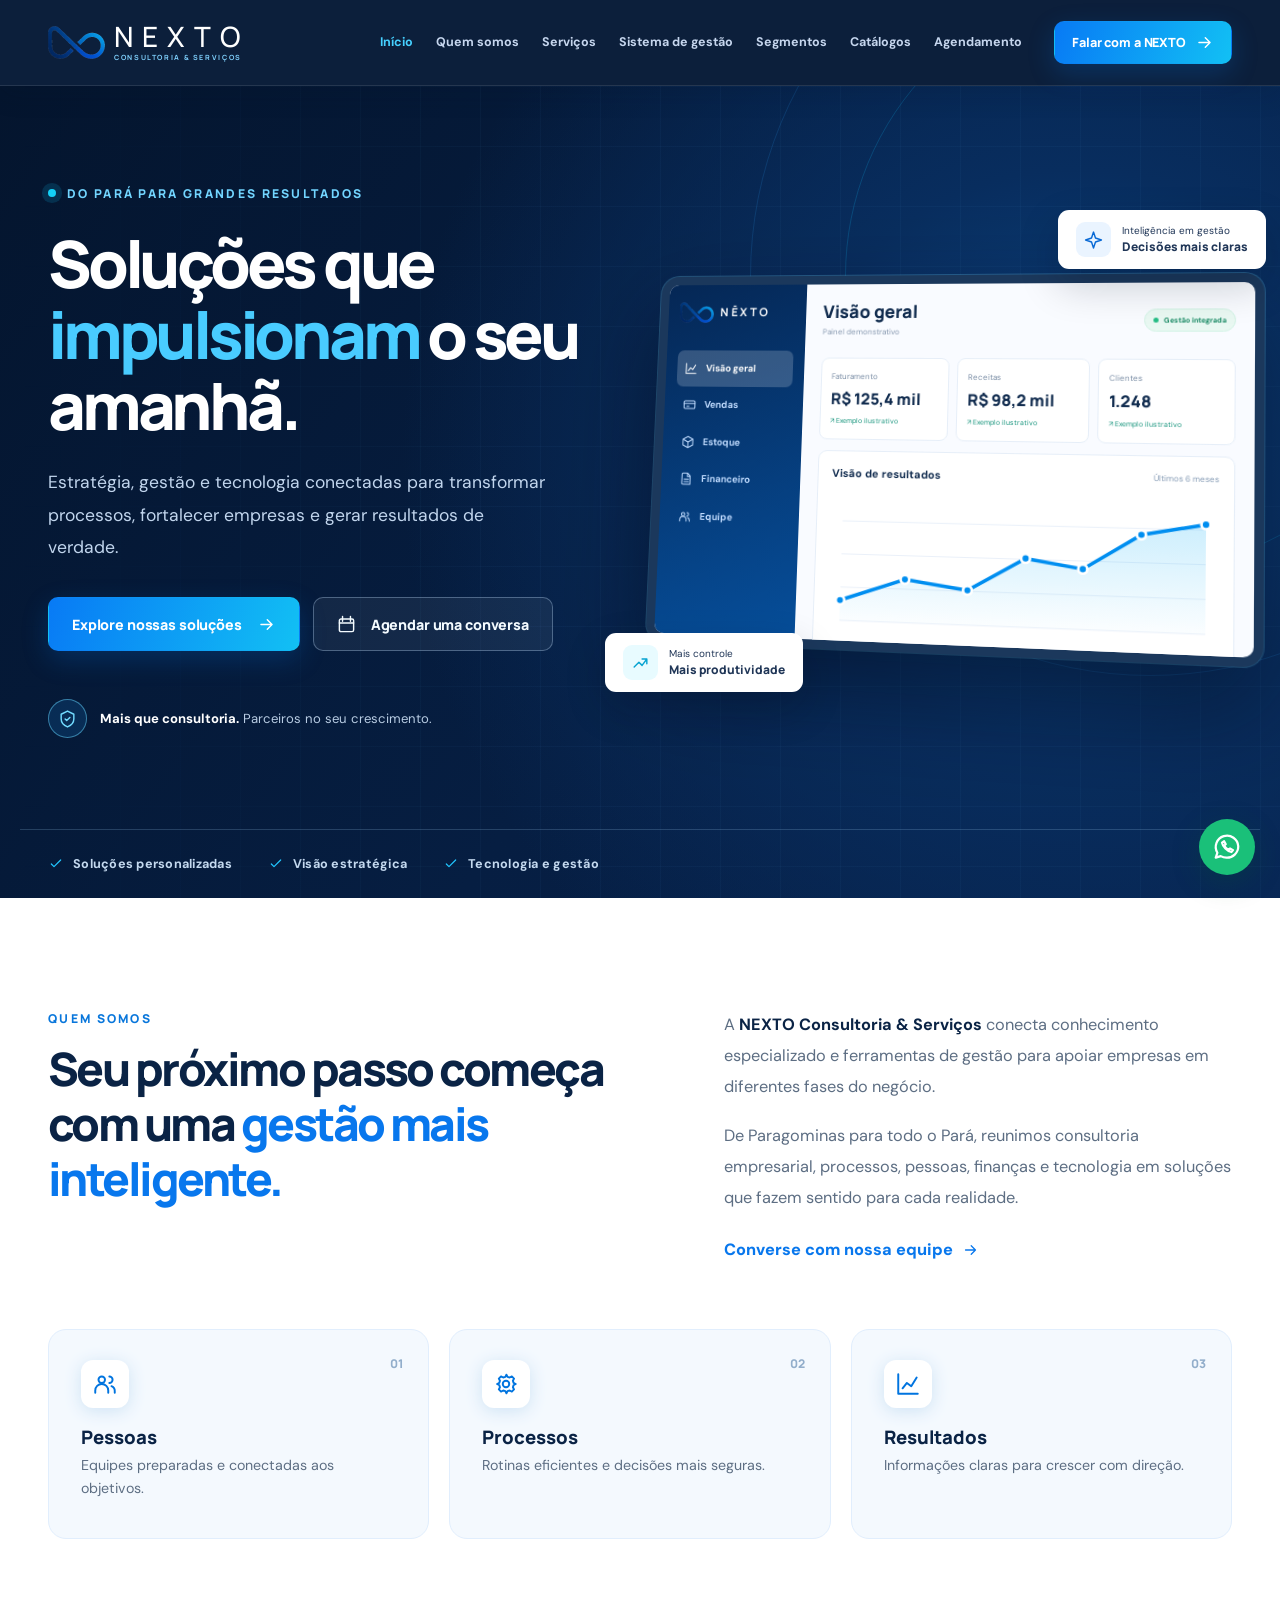
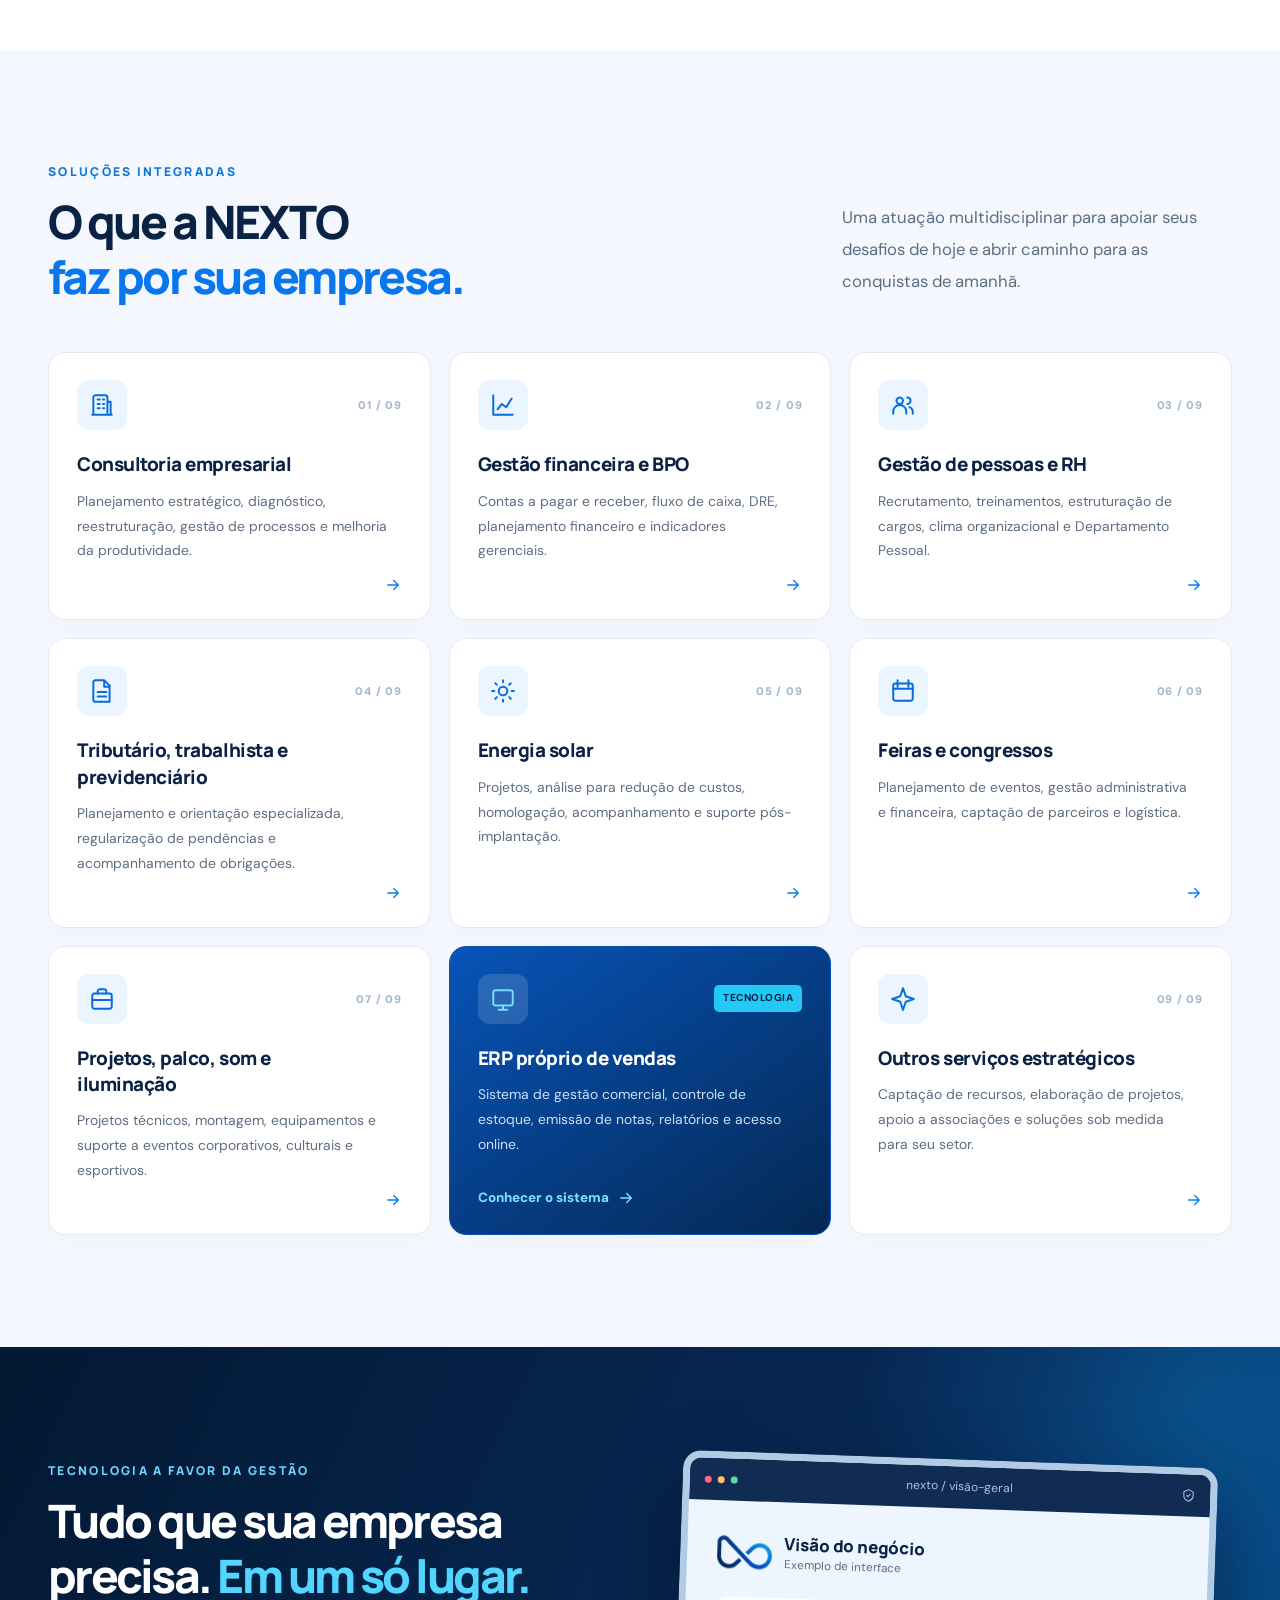
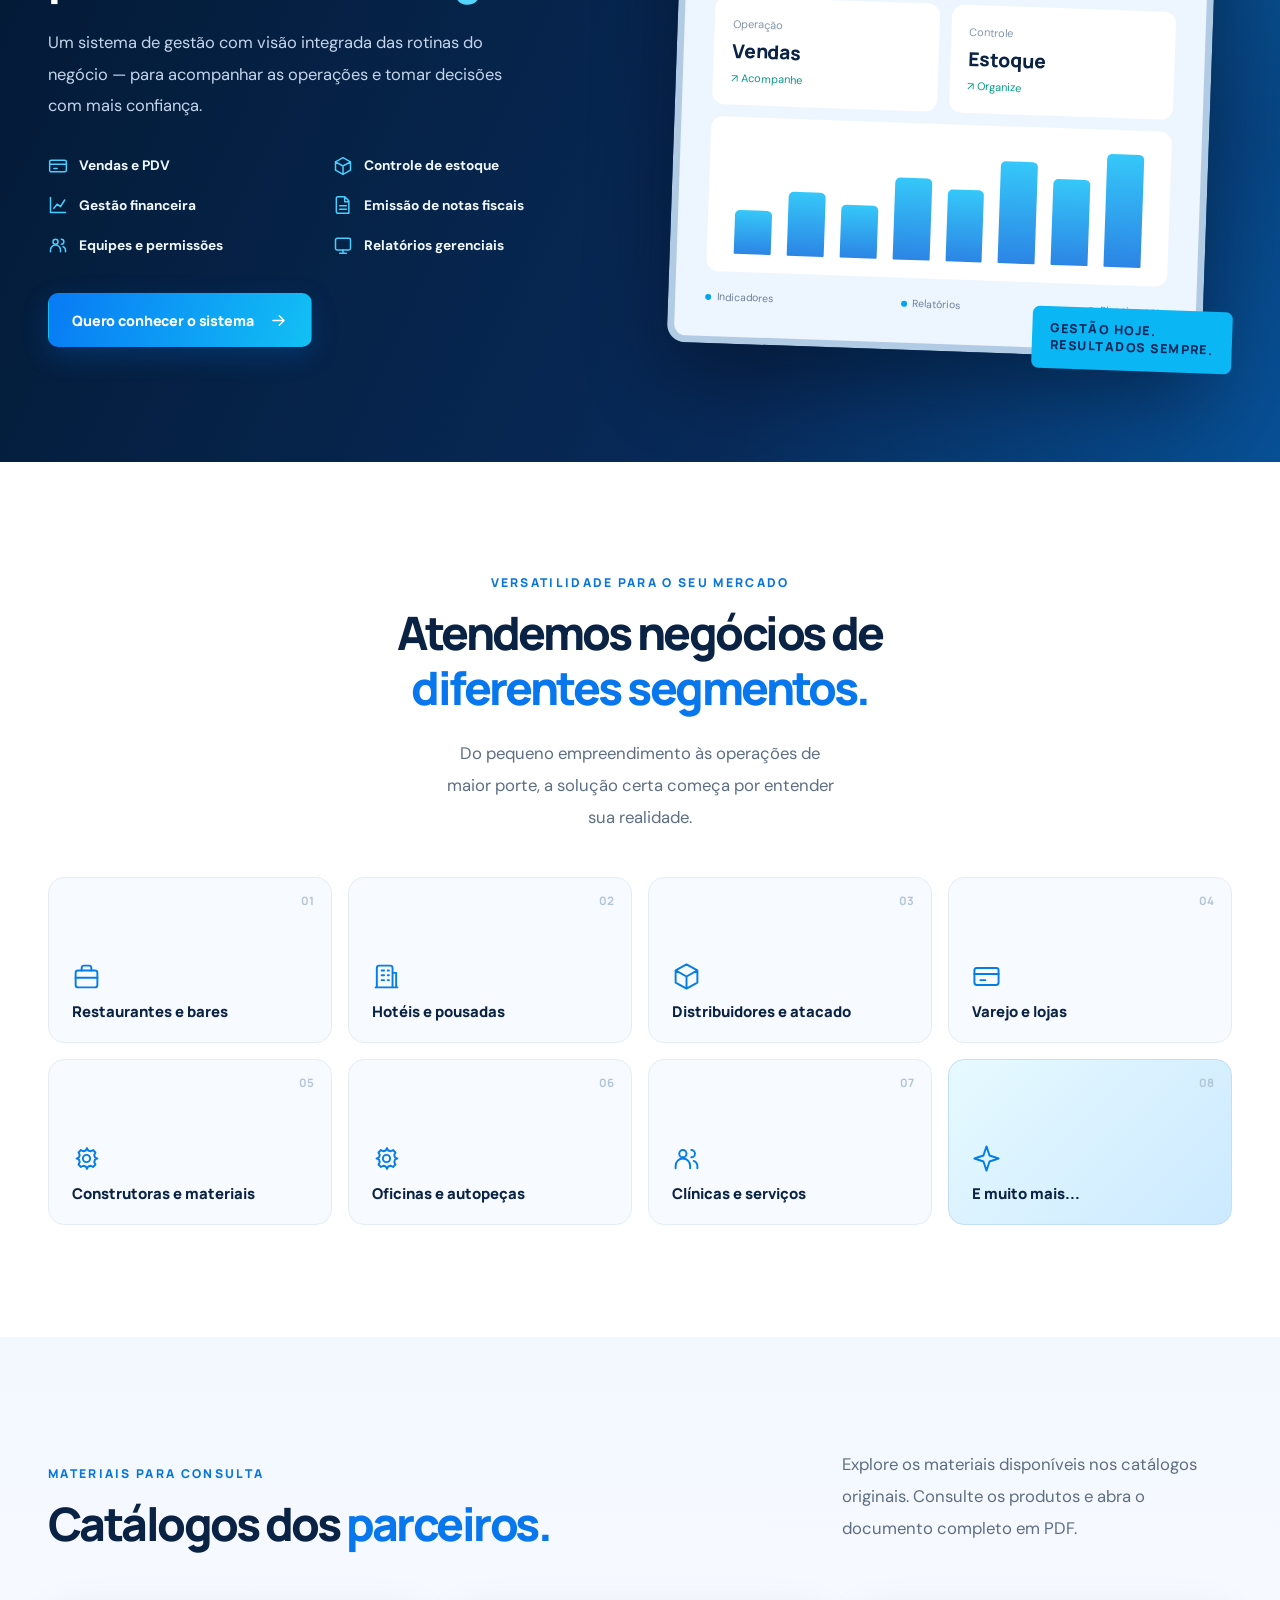
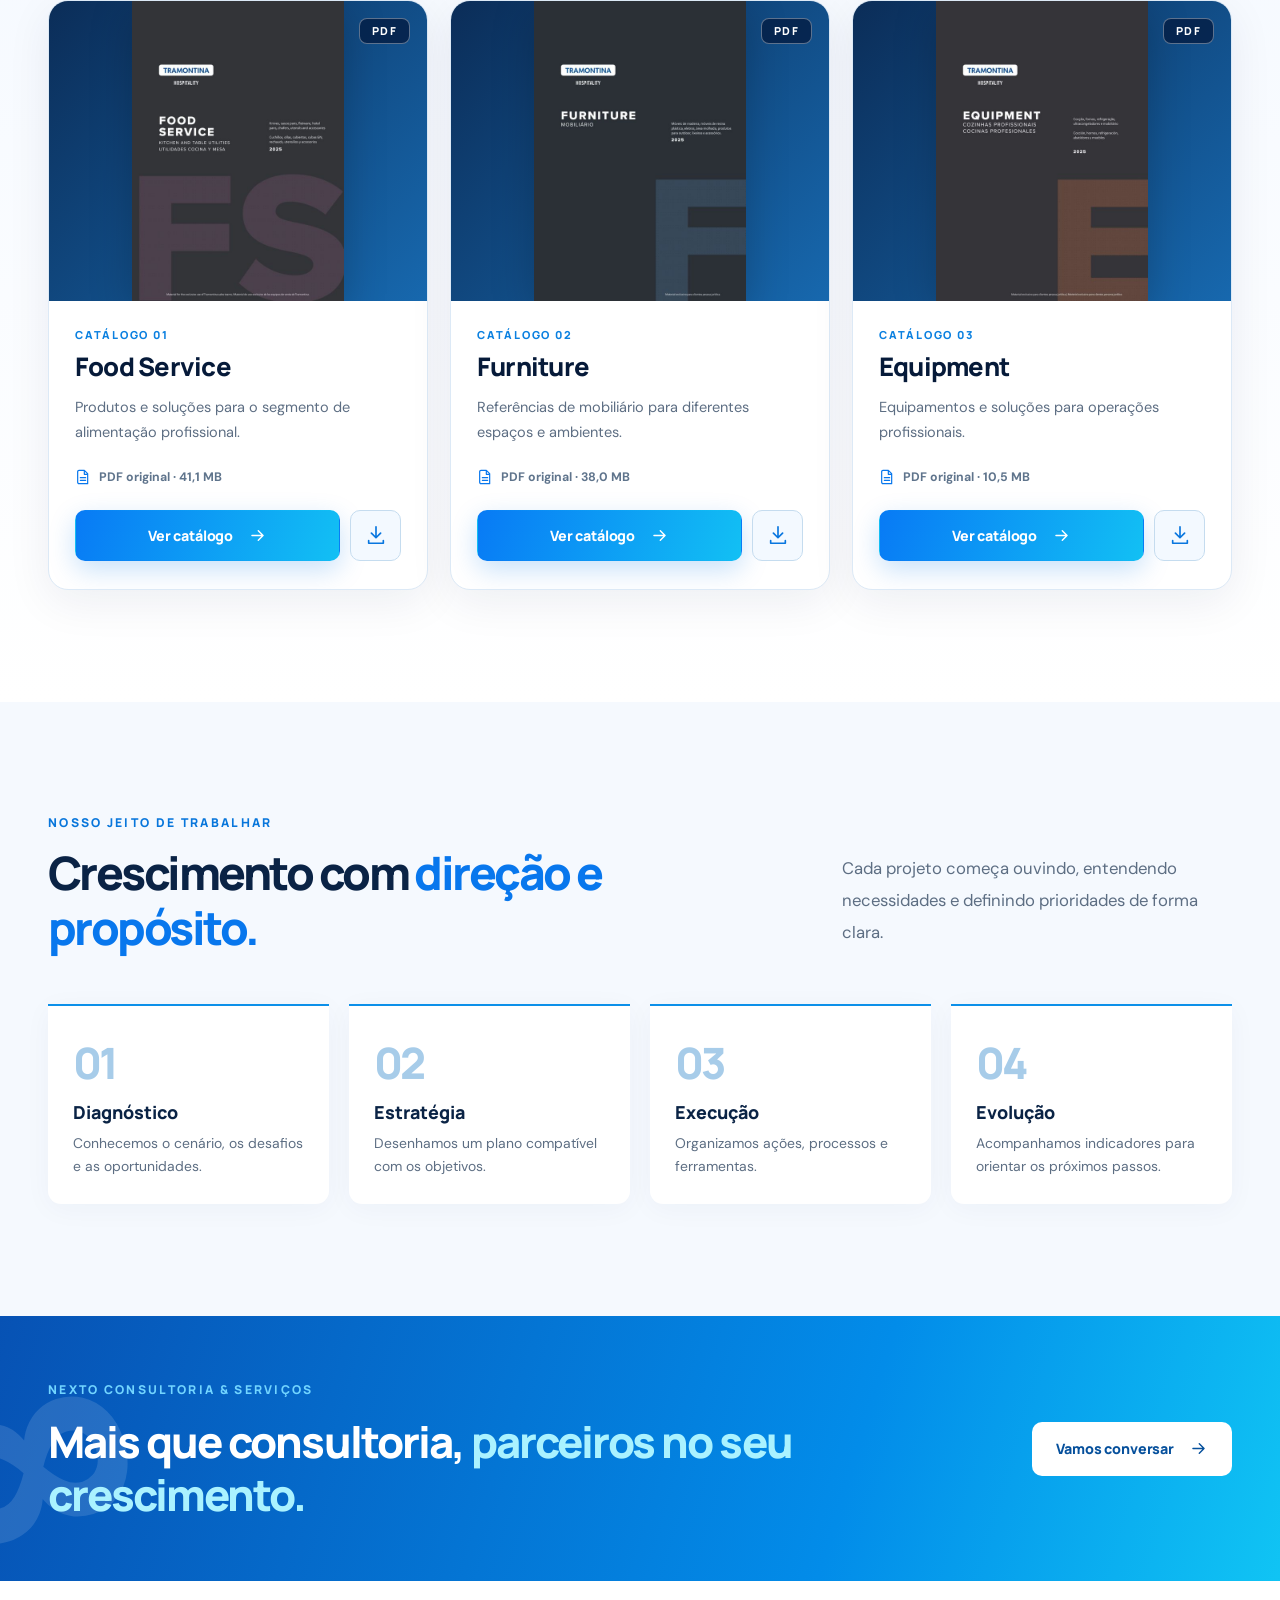
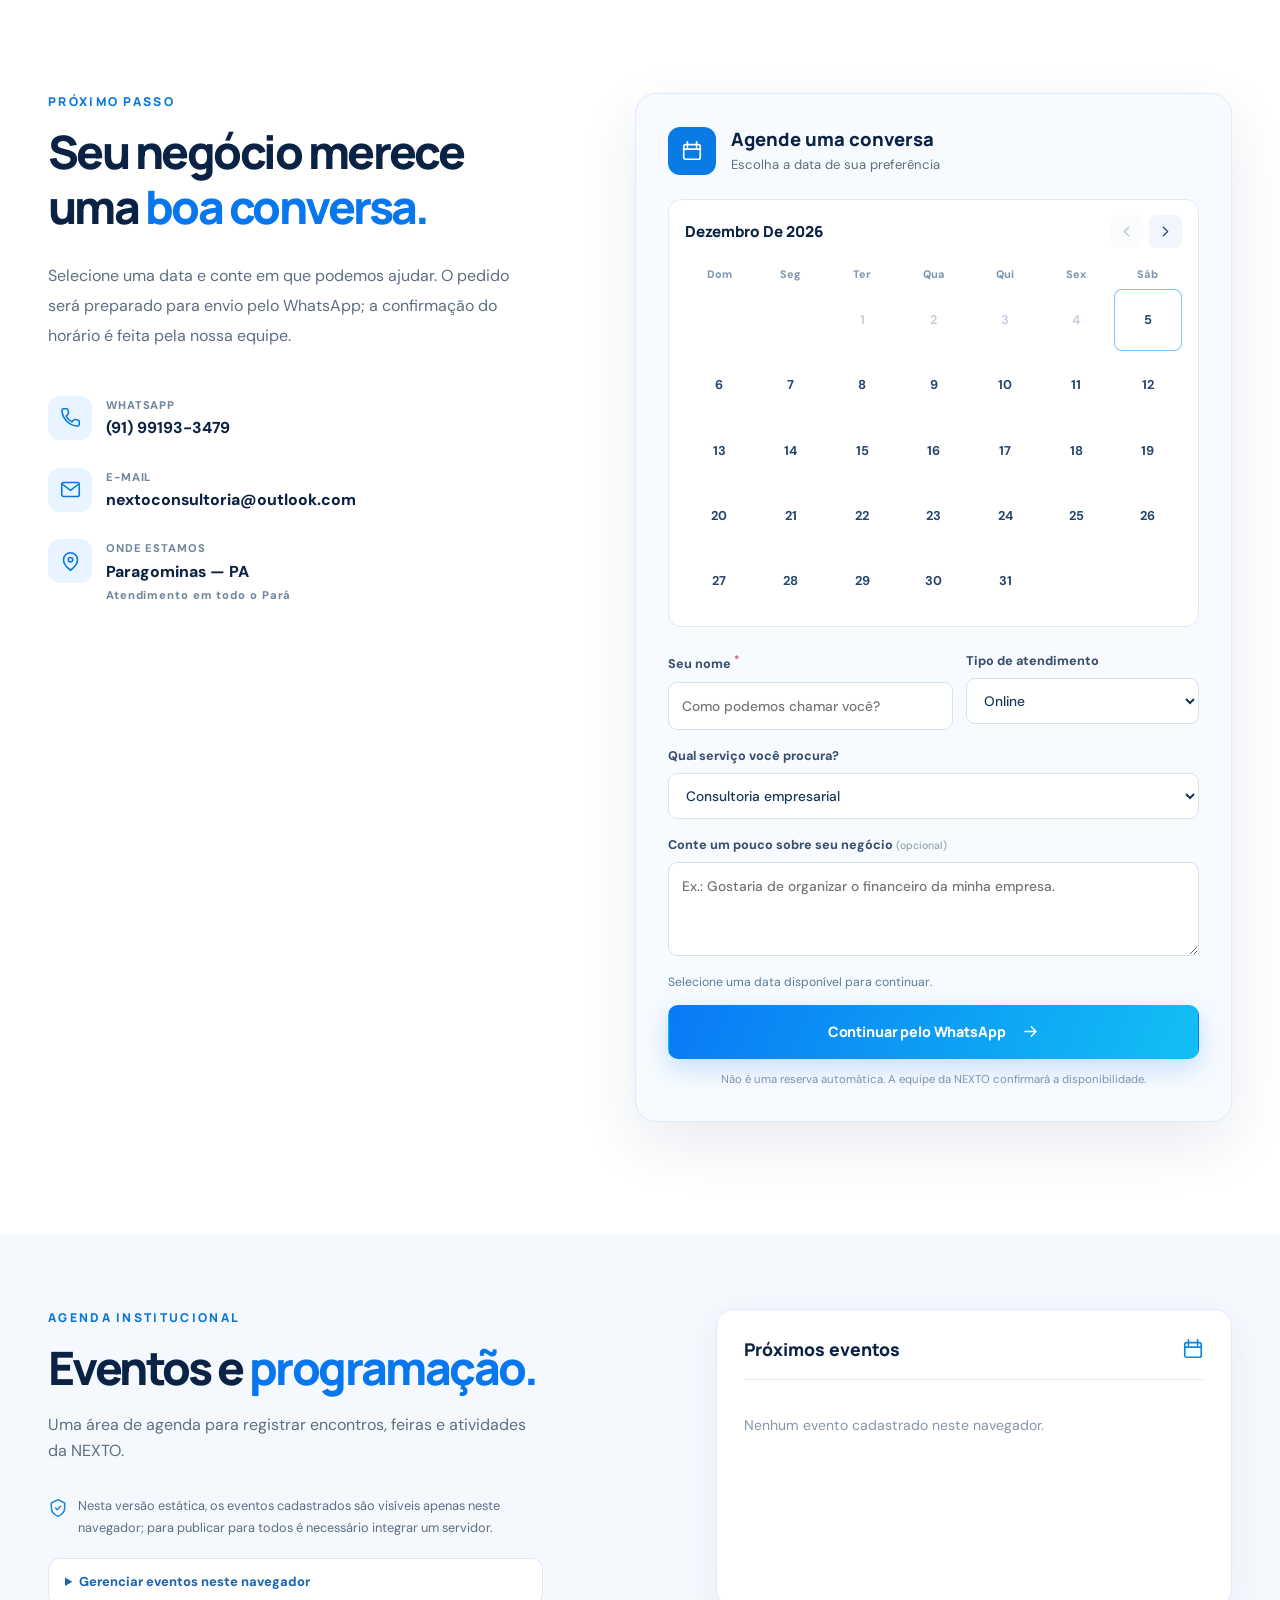
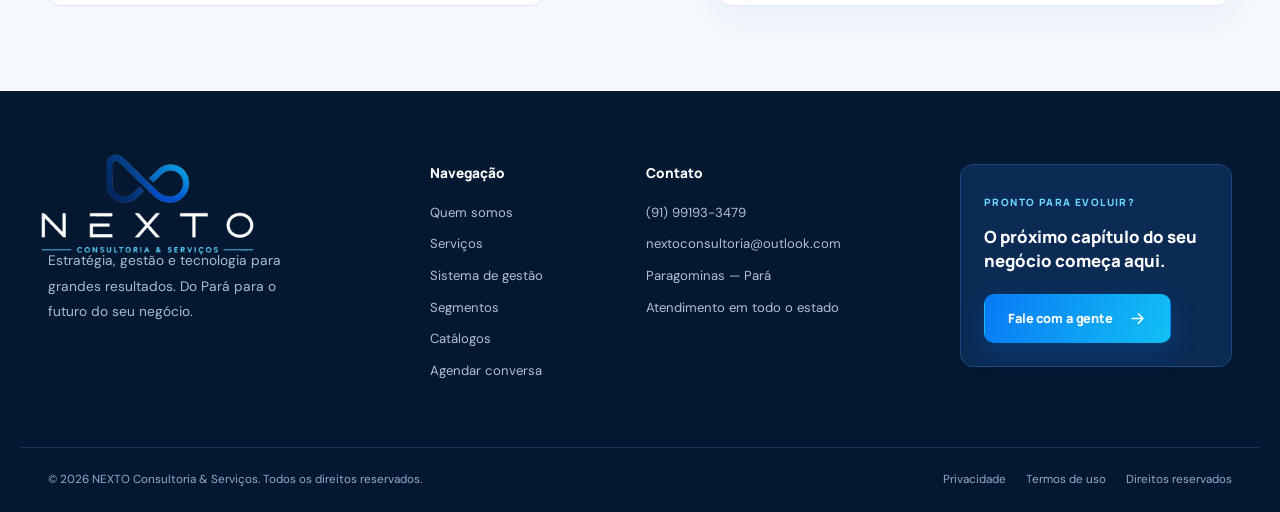
==== commit 5b15e38f: "atualização do texto nexto" ====
--- a/index.html
+++ b/index.html
@@ -54,7 +54,7 @@
   <div class="container site-header__inner">
     <a class="brand" href="#inicio" aria-label="NEXTO Consultoria e Serviços - início">
       <img src="assets/nexto-simbolo.png" width="55" height="41" alt="" class="brand__symbol">
-      <span class="brand__wordmark"><strong>NĒXTO</strong><small>CONSULTORIA &amp; SERVIÇOS</small></span>
+      <span class="brand__wordmark"><strong>NEXTO</strong><small>CONSULTORIA &amp; SERVIÇOS</small></span>
     </a>
     <button class="nav-toggle" id="navToggle" aria-controls="mainNav" aria-expanded="false" aria-label="Abrir menu"><svg class="icon"><use href="#i-menu"/></svg></button>
     <nav class="main-nav" id="mainNav" aria-label="Navegação principal">
